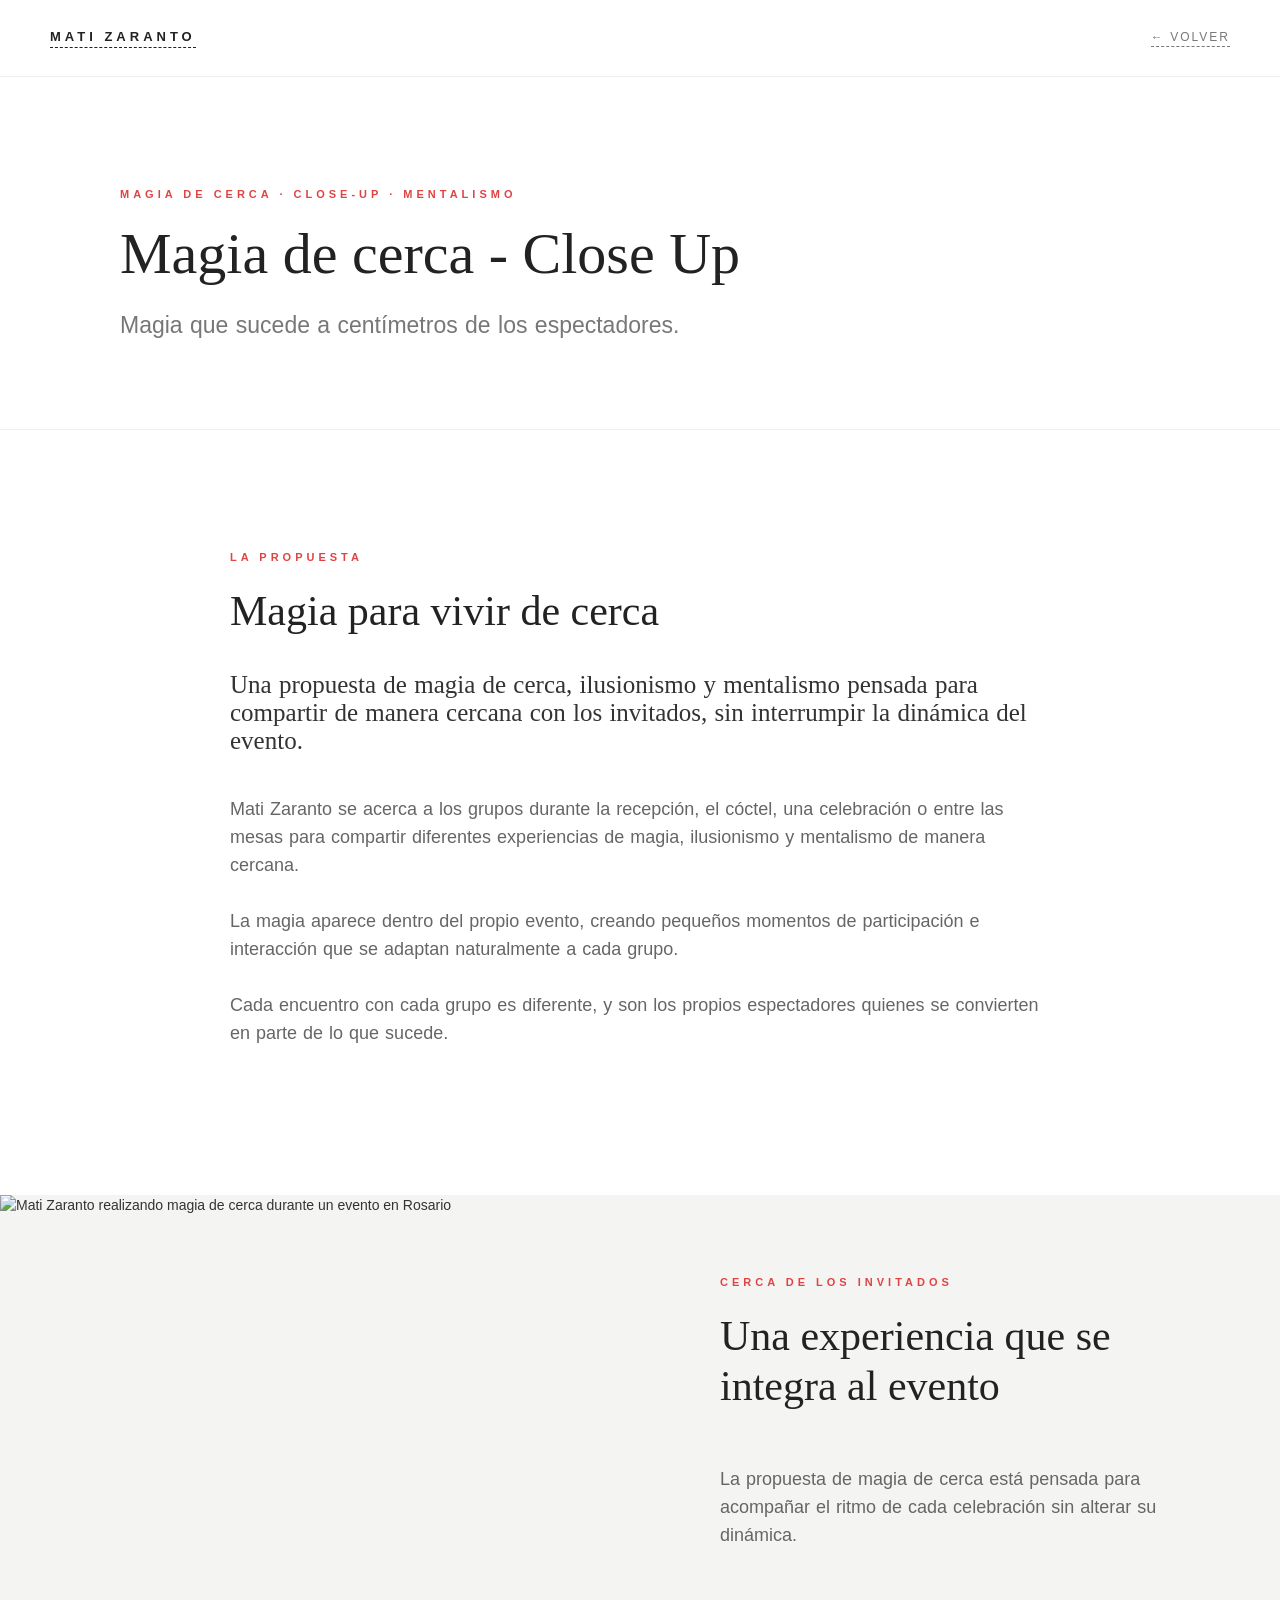
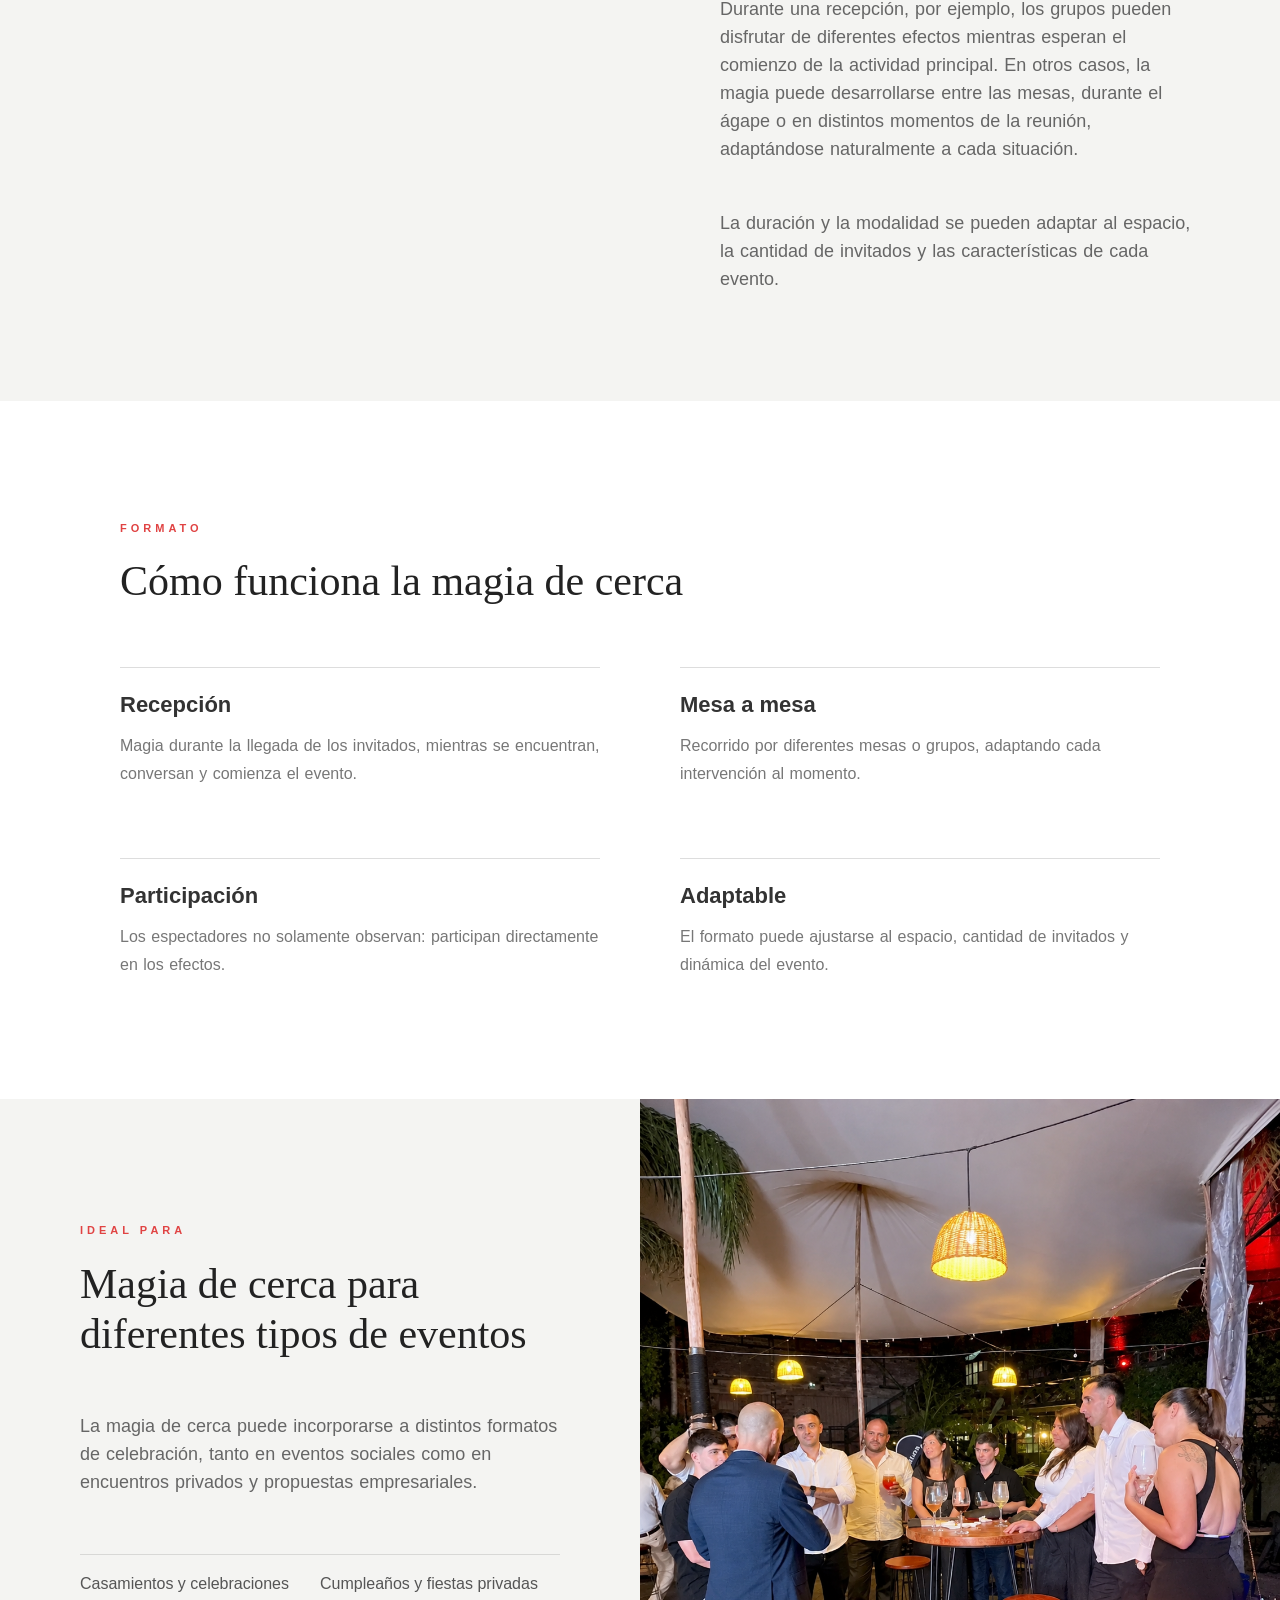
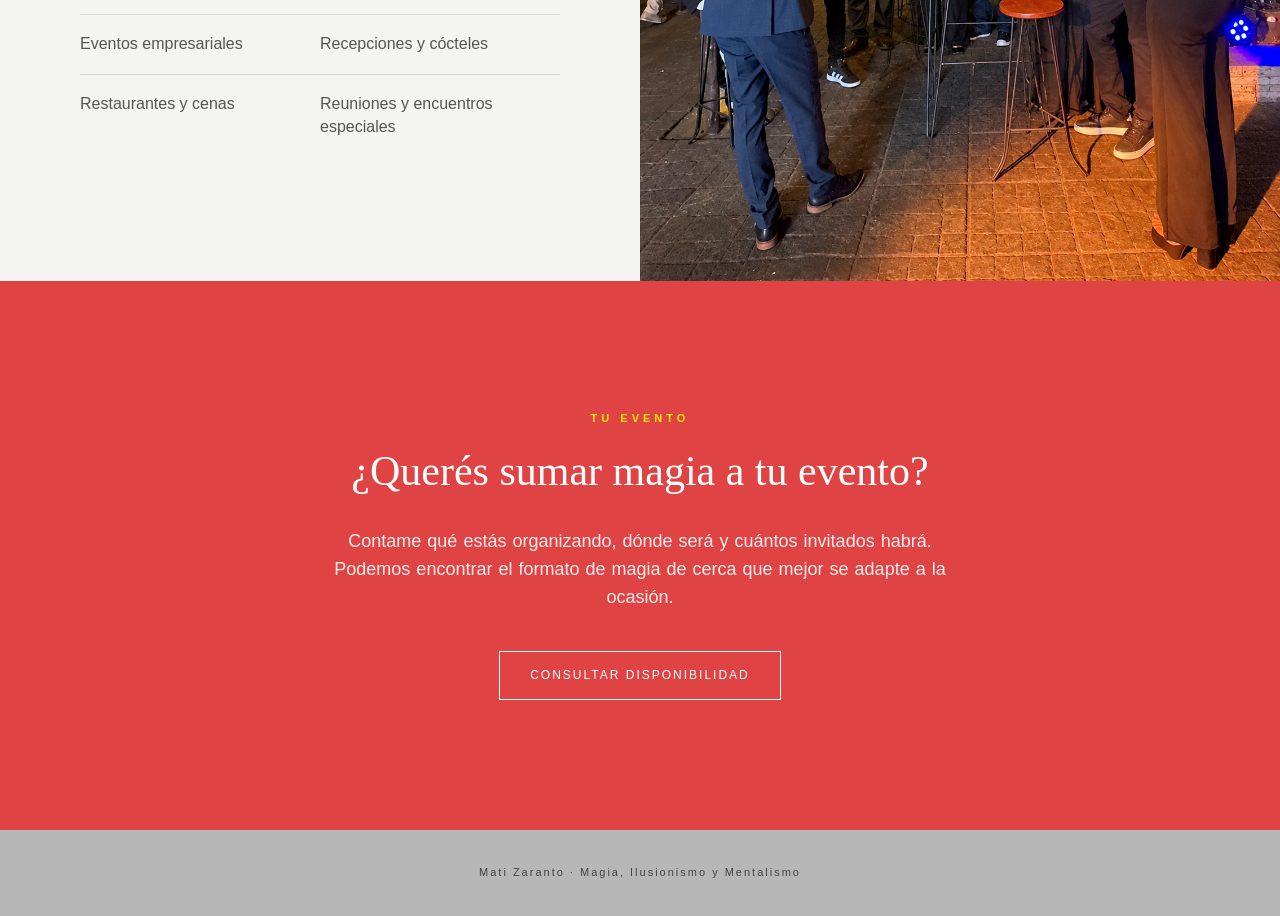
==== closeup.html @ 7129017f "agregue metricas para analytics" ====
<!DOCTYPE html>
<html lang="es">

<head>

    <meta charset="utf-8">

    <meta name="viewport" content="width=device-width, initial-scale=1">

    <title>Magia de Cerca y Close-Up en Rosario | Mati Zaranto</title>

    <meta name="description"
        content="Magia de cerca, close-up y mentalismo para eventos en Rosario y alrededores. Mati Zaranto presenta magia participativa y elegante que se integra naturalmente a cada evento.">

    <link rel="canonical" href="https://matizaranto.com.ar/closeup.html">

    <meta name="robots" content="index, follow">

    <link rel="stylesheet" href="https://cdnjs.cloudflare.com/ajax/libs/font-awesome/6.4.0/css/all.min.css">

    <link href="assets/bootstrap/css/bootstrap.min.css" rel="stylesheet">
    <link href="assets/font-awesome/css/font-awesome.min.css" rel="stylesheet">
    <link href="css/style.css" rel="stylesheet">
    <link href="css/animate.css" rel="stylesheet">

    <!-- Datos estructurados -->
    <script type="application/ld+json">
    {
        "@context": "https://schema.org",
        "@type": "Service",
        "name": "Magia de cerca y Close-Up",
        "description": "Servicio de magia de cerca, close-up, ilusionismo y mentalismo para eventos sociales, privados y empresariales en Rosario y alrededores.",
        "provider": {
            "@type": "Person",
            "name": "Mati Zaranto",
            "jobTitle": "Mago, Ilusionista y Mentalista",
            "url": "https://www.matizaranto.com/"
        },
        "areaServed": {
            "@type": "City",
            "name": "Rosario"
        },
        "serviceType": [
            "Magia de cerca",
            "Magia",
            "Close-Up",
            "Close Up",
            "Ilusionismo",
            "Mentalismo"
        ]
    }
    </script>

</head>

<!-- Google tag (gtag.js) -->
<script async src="https://www.googletagmanager.com/gtag/js?id=G-0EGZ3QR1SS"></script>
<script>
  window.dataLayer = window.dataLayer || [];
  function gtag(){dataLayer.push(arguments);}
  gtag('js', new Date());

  gtag('config', 'G-0EGZ3QR1SS');
</script>

<body>

    <!-- ==================================================
     HEADER
     ================================================== -->

    <header class="show-header">

        <a href="index.html" class="show-logo">
            MATI ZARANTO
        </a>

        <a href="index.html#shows" class="show-back">
            ← Volver
        </a>

    </header>


    <!-- ==================================================
     HERO
     ================================================== -->

    <section class="show-title">

        <div class="show-container">

            <span class="show-label">
                Magia de cerca · Close-Up · Mentalismo
            </span>

            <h1>
                Magia de cerca - Close Up
            </h1>

            <p>
                Magia que sucede a centímetros de los espectadores.
            </p>

        </div>

    </section>


    <!-- ==================================================
     INTRODUCCIÓN
     ================================================== -->

    <section class="show-intro">

        <div class="show-container">

            <div class="show-intro-text">

                <span class="show-label">
                    La propuesta
                </span>

                <h2>
                    Magia para vivir de cerca
                </h2>

                <p class="show-lead">
                    Una propuesta de magia de cerca, ilusionismo y mentalismo
                    pensada para compartir de manera cercana con los invitados,
                    sin interrumpir la dinámica del evento.
                </p>

                <p>
                    Mati Zaranto se acerca a los grupos durante la recepción,
                    el cóctel, una celebración o entre las mesas para compartir
                    diferentes experiencias de magia, ilusionismo y mentalismo
                    de manera cercana.
                </p>

                <p>
                    La magia aparece dentro del propio evento, creando pequeños
                    momentos de participación e interacción que se adaptan
                    naturalmente a cada grupo.
                </p>

                <p>
                    Cada encuentro con cada grupo es diferente, y son los
                    propios espectadores quienes se convierten en parte de
                    lo que sucede.
                </p>

            </div>

        </div>

    </section>


    <!-- ==================================================
     IMAGEN + TEXTO
     ================================================== -->

    <section class="show-feature">

        <div class="show-feature-image">

            <img
                src="img/portfolio/closeuphd.png"
                alt="Mati Zaranto realizando magia de cerca durante un evento en Rosario"
                loading="lazy">

        </div>

        <div class="show-feature-content">

            <span class="show-label">
                Cerca de los invitados
            </span>

            <h2>
                Una experiencia que se integra al evento
            </h2>

            <p>
                La propuesta de magia de cerca está pensada para acompañar
                el ritmo de cada celebración sin alterar su dinámica.
            </p>

            <p>
                Durante una recepción, por ejemplo, los grupos pueden disfrutar
                de diferentes efectos mientras esperan el comienzo de la
                actividad principal. En otros casos, la magia puede desarrollarse
                entre las mesas, durante el ágape o en distintos momentos de la
                reunión, adaptándose naturalmente a cada situación.
            </p>

            <p>
                La duración y la modalidad se pueden adaptar al espacio,
                la cantidad de invitados y las características de cada evento.
            </p>

        </div>

    </section>


    <!-- ==================================================
     CARACTERÍSTICAS
     ================================================== -->

    <section class="show-details">

        <div class="show-container">

            <span class="show-label">
                Formato
            </span>

            <h2>
                Cómo funciona la magia de cerca
            </h2>

            <div class="show-details-grid">

                <div>

                    <h3>
                        Recepción
                    </h3>

                    <p>
                        Magia durante la llegada de los invitados, mientras
                        se encuentran, conversan y comienza el evento.
                    </p>

                </div>


                <div>

                    <h3>
                        Mesa a mesa
                    </h3>

                    <p>
                        Recorrido por diferentes mesas o grupos,
                        adaptando cada intervención al momento.
                    </p>

                </div>


                <div>

                    <h3>
                        Participación
                    </h3>

                    <p>
                        Los espectadores no solamente observan:
                        participan directamente en los efectos.
                    </p>

                </div>


                <div>

                    <h3>
                        Adaptable
                    </h3>

                    <p>
                        El formato puede ajustarse al espacio,
                        cantidad de invitados y dinámica del evento.
                    </p>

                </div>

            </div>

        </div>

    </section>


    <!-- ==================================================
     IMAGEN + TEXTO
     ================================================== -->

    <section class="show-feature show-feature-reverse">

        <div class="show-feature-image">

            <img
                src="img/portfolio/magiadecerca.png"
                alt="Mati Zaranto haciendo magia de cerca y mentalismo para invitados"
                loading="lazy">

        </div>

        <div class="show-feature-content">

            <span class="show-label">
                Ideal para
            </span>

            <h2>
                Magia de cerca para diferentes tipos de eventos
            </h2>

            <p>
                La magia de cerca puede incorporarse a distintos formatos
                de celebración, tanto en eventos sociales como en encuentros
                privados y propuestas empresariales.
            </p>

            <ul>
                <li>Casamientos y celebraciones</li>
                <li>Cumpleaños y fiestas privadas</li>
                <li>Eventos empresariales</li>
                <li>Recepciones y cócteles</li>
                <li>Restaurantes y cenas</li>
                <li>Reuniones y encuentros especiales</li>
            </ul>

        </div>

    </section>


    <!-- ==================================================
     CTA
     ================================================== -->

    <section class="show-cta">

        <div class="show-container">

            <span class="show-label">
                Tu evento
            </span>

            <h2>
                ¿Querés sumar magia a tu evento?
            </h2>

            <p>
                Contame qué estás organizando, dónde será y cuántos invitados
                habrá. Podemos encontrar el formato de magia de cerca que mejor
                se adapte a la ocasión.
            </p>

            <a href="index.html#contacto" class="show-cta-button">
                Consultar disponibilidad
            </a>

        </div>

    </section>


    <!-- ==================================================
     FOOTER
     ================================================== -->

    <footer class="show-footer">

        Mati Zaranto · Magia, Ilusionismo y Mentalismo

    </footer>


</body>

</html>
---- css/style.css ----
/*========================================================================*/



/* ///////////////////////////////////////////////////////////////////// 
// 03 - Preloader
/////////////////////////////////////////////////////////////////////*/



/* ==========================================================================
	whatsapp flotante
========================================================================== */
.whatsapp-float {
	position: fixed;
	width: 60px;
	height: 60px;
	bottom: 40px;
	right: 40px;
	background-color: #25d366;
	color: #fff;
	border-radius: 50px;
	text-align: center;
	font-size: 30px;
	box-shadow: 2px 2px 3px #999;
	z-index: 100;
	display: flex;
	align-items: center;
	justify-content: center;
	transition: background-color 0.3s ease;
}

.whatsapp-float:hover {
	background-color: #128c7e;
}

.whatsapp-icon {
	margin: 0;
}

/* ==========================================================================
end	whatsapp flotante
========================================================================== */
/* ==========================================================================
	Global Styles
========================================================================== */
a {
	color: #E04343;
	-webkit-transition: all 0.5s;
	-moz-transition: all 0.5s;
	-o-transition: all 0.5s;
	transition: all 0.5s;
	border-bottom: 1px dashed;
	outline: none !important;
}

a:hover,
a:focus,
a:active {
	color: #0D0D0D;
	text-decoration: none;
	outline: none !important;
}

p {
	color: #8c9398;
	word-spacing: 1px;
	line-height: 25px;
	font-size: 14px;
}

/* ==========================================================================HTML5 display definitions========================================================================== */
article,
aside,
details,
figcaption,
figure,
footer,
header,
hgroup,
nav,
section,
summary {
	display: block;
}

audio,
canvas,
video {
	display: inline-block;
	*display: inline;
	*zoom: 1;
}

* Remove excess height in iOS 5 devices. */ audio:not([controls]) {
	display: none;
	height: 0;
}

[hidden] {
	display: none;
}

/* ==========================================================================Base========================================================================== */
html {
	font-size: 100%;
	-webkit-text-size-adjust: 100%;
	-ms-text-size-adjust: 100%;
}

html,
html a {
	-webkit-font-smoothing: antialiased;
	text-shadow: 1px 1px 1px rgba(0, 0, 0, 0.004);
}

html,
button,
input,
select,
textarea {
	font-family: 'Varela Round', sans-serif;
}

body {
	margin: 0;
	font-family: 'Open Sans', sans-serif;
}

/* ==========================================================================Links========================================================================== */
a:focus {
	outline: thin dotted;
}

a:active,
a:hover {
	outline: 0;
}

/* ==========================================================================Typography========================================================================== */
@import url(http://fonts.googleapis.com/css?family=Open+Sans:300,400);

h1 {
	font-size: 2em;
	margin: 0.67em 0;
	color: #353535;
}

h2 {
	font-size: 1.5em;
	margin: 0.83em 0;
}

h3 {
	font-size: 1.17em;
	margin: 1em 0;
}

h4 {
	font-size: 1em;
	margin: 1.33em 0;
}

h5 {
	font-size: 0.83em;
	margin: 1.67em 0;
}

h6 {
	font-size: 12px;
	margin: 2.33em 0;
}

abbr[title] {
	border-bottom: 1px dotted;
}

b,
strong {
	font-weight: bold;
}

blockquote {
	margin: 0em 55px;
	border-left: 4px solid #CCCCCC;
}

dfn {
	font-style: italic;
}

mark {
	background: #ff0;
	color: #000;
}

p,
pre {
	margin: 1em 0;
}

code,
kbd,
pre,
samp {
	font-family: monospace, serif;
	_font-family: 'courier new', monospace;
	font-size: 1em;
}

pre {
	white-space: pre;
	white-space: pre-wrap;
	word-wrap: break-word;
}

q {
	quotes: none;
}

q:before,
q:after {
	content: '';
	content: none;
}

small {
	font-size: 75%;
}

sub,
sup {
	font-size: 75%;
	line-height: 0;
	position: relative;
	vertical-align: baseline;
}

sup {
	top: -0.5em;
}

sub {
	bottom: -0.25em;
}

p {
	font-size: 14px;
	font-weight: 100;
	line-height: 28px !important;
}

/* ==========================================================================Lists========================================================================== */
dl,
menu,
ol,
ul {
	margin: 1em 0;
}

dd {
	margin: 0 0 0 40px;
}

menu,
ol,
ul {
	padding: 0 0 0 40px;
}

nav ul,
nav ol {
	list-style: none;
	list-style-image: none;
}

/* ==========================================================================Embedded content========================================================================== */
img {
	border: 0;
	-ms-interpolation-mode: bicubic;
}

svg:not(:root) {
	overflow: hidden;
}

/* ==========================================================================Figures========================================================================== */
figure {
	margin: 0;
}

/* ==========================================================================Forms========================================================================== */
form {
	margin: 0;
}

fieldset {
	border: 1px solid #c0c0c0;
	margin: 0 2px;
	padding: 0.35em 0.625em 0.75em;
}

legend {
	border: 0;
	padding: 0;
	white-space: normal;
	*margin-left: -7px;
}

button,
input,
select,
textarea {
	font-size: 100%;
	/margin: 0;
	vertical-align: baseline;
	*vertical-align: middle;
}

button,
input {
	line-height: normal;
}

button,
html input[type="button"],
input[type="reset"],
input[type="submit"] {
	-webkit-appearance: button;
	cursor: pointer;
	*overflow: visible;
}

button[disabled],
input[disabled] {
	cursor: default;
}

input[type="checkbox"],
input[type="radio"] {
	box-sizing: border-box;
	padding: 0;
	*height: 13px;
	*width: 13px;
}

input[type="search"] {
	-webkit-appearance: textfield;
	-moz-box-sizing: content-box;
	-webkit-box-sizing: content-box;
	box-sizing: content-box;
}

input[type="search"]::-webkit-search-cancel-button,
input[type="search"]::-webkit-search-decoration {
	-webkit-appearance: none;
}

button::-moz-focus-inner,
input::-moz-focus-inner {
	border: 0;
	padding: 0;
}

textarea {
	overflow: auto;
	vertical-align: top;
}

/* ==========================================================================Tables========================================================================== */
table {
	border-collapse: collapse;
	border-spacing: 0;
}

/* ==========================================================================Section Styles========================================================================== */
.section-padding {
	padding: 90px 0 100px
}

.dark-bg {
	background: #f3f5f8;
}

.light-bg {
	background-color: #fff;
}

.dark-box {
	background: #F3F5F8;
	-webkit-box-shadow: 0px 3px 0px 0px #E04343;
	-moz-box-shadow: 0px 3px 0px 0px #E04343;
	box-shadow: 0px 3px 0px 0px #E04343;
	padding: 20px 0;
}

.dark-box:hover,
.dark-box:focus {
	-webkit-box-shadow: 0px 3px 0px 0px #FFE801;
	-moz-box-shadow: 0px 3px 0px 0px #FFE801;
	box-shadow: 0px 3px 0px 0px #FFE801;
}

.box-hover {
	transition: all 500ms ease-in-out;
	-webkit-transition: all 500ms ease-in-out;
	-moz-transition: all 500ms ease-in-out;
	-o-transition: all 500ms ease-in-out;
}

.box-hover:hover,
.box-hover:focus {
	transform: translate(0, -15px);
	-webkit-transform: translate(0, -15px);
	-ms-transform: translate(0, -15px);
}

.wrapper {
	height: 650px;
}

.nopadding {
	padding: 0;
}

.inner {
	padding-top: 138px;
}

/* ==========================================================================Navigation========================================================================== */
.menu-wrap a {
	color: #555d7c;
	outline: none !important;
}

.menu-wrap a:hover,
.menu-wrap a:focus {
	color: #E04343;
}

.content-wrap {
	overflow-y: scroll;
	-webkit-overflow-scrolling: touch;
	-webkit-transition: -webkit-transform 0.4s;
	transition: transform 0.4s;
	-webkit-transition-timing-function: cubic-bezier(0.7, 0, 0.3, 1);
	transition-timing-function: cubic-bezier(0.7, 0, 0.3, 1);
}

.content {
	position: relative;
	background: #b4bad2;
	padding-bottom: 12em;
}

/* Common styles for menu button and menu-wrap */
.menu-button,
.menu-wrap {
	position: fixed;
	width: 2.5em;
	height: 2.25em;
	font-size: 1.5em;
	-webkit-transform: translate3d(1.5em, 1.5em, 0);
	transform: translate3d(1.5em, 1.5em, 0);
}

/* Menu Button */
.menu-button {
	z-index: 1000;
	margin: 0;
	padding: 0;
	border: none;
	text-indent: 2.5em;
	color: transparent;
	background: transparent;
}

.menu-button::before {
	position: absolute;
	top: 0.5em;
	right: 0.5em;
	bottom: 0.5em;
	left: 0.5em;
	background: linear-gradient(#E04343 20%, rgba(0, 0, 0, 0) 20%, rgba(0, 0, 0, 0) 40%, #E04343 40%, #E04343 60%, rgba(0, 0, 0, 0) 60%, rgba(0, 0, 0, 0) 80%, #E04343 80%);
	content: '';
}

.menu-button:hover {
	opacity: 0.6;
}

/* Menu */
.menu-wrap {
	z-index: 999;
	background: rgba(255, 255, 255, 1);
	-webkit-transition: width 0.4s, height 0.4s, -webkit-transform 0.4s;
	transition: width 0.4s, height 0.4s, transform 0.4s;
	-webkit-transition-timing-function: cubic-bezier(0.7, 0, 0.3, 1);
	transition-timing-function: cubic-bezier(0.7, 0, 0.3, 1);
}

.menu {
	height: 100%;
	overflow: hidden;
	font-size: 0.75em;
}

.icon-list {
	float: right;
	padding: 2.5em 2em 0 6em;
}

.icon-list a {
	opacity: 0;
	display: inline-block;
	padding: 0 0.2em;
	margin: 0 15px;
	text-align: center;
	font-size: 1.2em;
	color: #353535;
}

.icon-list a span {
	display: block;
	text-transform: uppercase;
	letter-spacing: 1px;
	font-size: 0.5em;
	font-weight: 700;
	padding-top: 0.5em;
}

/* Shown menu */
.show-menu .content-wrap {
	-webkit-transition-delay: 0s;
	transition-delay: 0s;
	-webkit-transform: translate3d(0, 125px, 0);
	transform: translate3d(0, 125px, 0);
}

.show-menu .menu-wrap {
	width: 100%;
	height: 125px;
	-webkit-transform: translate3d(0, 0, 0);
	transform: translate3d(0, 0, 0);
	-webkit-transition-delay: 0s;
	transition-delay: 0s;
	border-bottom: 1px solid #E04343;
}

.show-menu .icon-list a {
	opacity: 1;
	-webkit-transition: opacity 0.4s 0.4s;
	transition: opacity 0.4s 0.4s;
}

.show-menu .icon-list a:nth-child(2) {
	-webkit-transition-delay: 0.42s;
	transition-delay: 0.42s;
}

.show-menu .icon-list a:nth-child(3) {
	-webkit-transition-delay: 0.44s;
	transition-delay: 0.44s;
}

.show-menu .icon-list a:nth-child(4) {
	-webkit-transition-delay: 0.46s;
	transition-delay: 0.46s;
}

.show-menu .icon-list a:nth-child(5) {
	-webkit-transition-delay: 0.48s;
	transition-delay: 0.48s;
}

.show-menu .icon-list a:nth-child(6) {
	-webkit-transition-delay: 0.5s;
	transition-delay: 0.5s;
}

/* ==========================================================================Hero========================================================================== */
.hero {
	background: url('../img/DSC_0183_3.png') right bottom no-repeat;
	background-size: contain;
	background-position: 85% bottom;
	padding: 110px 0 100px 0;
	height: auto;
	background-color: #FBFBFB;
}

.hero h1 {
	font-size: 120px;
	letter-spacing: -8px;
	margin: 0;
	font-weight: 600;
	line-height: 95px;
	text-transform: uppercase;
}

.hero h1 span {
	color: #a1a9b0;
	/* display:inline-block; */
}

.hero h3 {
	font-size: 20px;
	margin: 0;
	padding: 0;
	opacity: 0.5;
	color: #E04343;
	letter-spacing: 18px;
	line-height: 50px;
	text-transform: uppercase;
}

.hero p {
	letter-spacing: 1px;
	color: #fff;
	font-size: 15px;
}

/* Boucing Arrow Animation */
@keyframes arrowbounce {
	from {
		-webkit-transform: translateY(0);
		-moz-transform: translateY(0);
		transform: translateY(0);
	}

	to {
		-webkit-transform: translateY(-20px);
		-moz-transform: translateY(-20px);
		transform: translateY(-20px);
	}
}

@-moz-keyframes arrowbounce {

	/* Firefox */
	from {
		-webkit-transform: translateY(0);
		-moz-transform: translateY(0);
		transform: translateY(0);
	}

	to {
		-webkit-transform: translateY(-20px);
		-moz-transform: translateY(-20px);
		transform: translateY(-20px);
	}
}

@-webkit-keyframes arrowbounce {

	/* Safari and Chrome */
	from {
		-webkit-transform: translateY(0);
		-moz-transform: translateY(0);
		transform: translateY(0);
	}

	to {
		-webkit-transform: translateY(-20px);
		-moz-transform: translateY(-20px);
		transform: translateY(-20px);
	}
}

@-o-keyframes arrowbounce {

	/* Opera */
	from {
		-webkit-transform: translateY(0);
		-moz-transform: translateY(0);
		transform: translateY(0);
	}

	to {
		-webkit-transform: translateY(-20px);
		-moz-transform: translateY(-20px);
		transform: translateY(-20px);
	}
}

.scrollto {
	padding: 150px 0px 0px 0px;
	display: block;
	color: #FFF;
	text-decoration: none;
	width: 200px;
	margin: 0 auto;
	border-bottom: none;
}

.scrollto--arrow {
	padding: 10px;
}

.scrollto--arrow img {
	animation: arrowbounce 1s alternate infinite;
	-moz-animation: arrowbounce 1s alternate infinite;
	/* Firefox */
	-webkit-animation: arrowbounce 1s alternate infinite;
	/* Safari and Chrome */
	-o-animation: arrowbounce 1s alternate infinite;
	/* Opera */
}

/* ==========================================================================Intro========================================================================== */
.intro p {
	margin: 50px 0 0;
}

.swag h1.arrow,
.swag h2.arrow,
.swag h3.arrow,
.swag h4.arrow,
.contact-wrap h1.arrow,
.contact-wrap h2.arrow,
.contact-wrap h3.arrow,
.contact-wrap h4.arrow {
	font-size: 25px !important;
	line-height: 1.2 !important;
	text-transform: uppercase !important;
	color: #353535 !important;
	letter-spacing: 4px !important;
	background: url('../img/h1-bg.png') no-repeat center bottom !important;
	padding-bottom: 30px !important;
	font-weight: bold !important;
	margin-top: 0 !important;
	margin-bottom: 20px !important;
	text-align: center !important;
}

.swag h1.arrow span,
.swag h2.arrow span,
.swag h3.arrow span,
.swag h4.arrow span,
.contact-wrap h1.arrow span,
.contact-wrap h2.arrow span,
.contact-wrap h3.arrow span,
.contact-wrap h4.arrow span {
	color: #E04343 !important;
	font-size: inherit !important;
	font-weight: inherit !important;
}

@media screen and (max-width: 767px) {

	.swag h1.arrow,
	.swag h2.arrow,
	.swag h3.arrow,
	.swag h4.arrow,
	.contact-wrap h1.arrow,
	.contact-wrap h2.arrow,
	.contact-wrap h3.arrow,
	.contact-wrap h4.arrow {
		font-size: 14px !important;
		letter-spacing: 2px !important;
		padding-bottom: 20px !important;
	}

}

.color-bg h3 {
	color: #fff !important;
	font-size: 20px !important;
}

/* ==========================================================================About========================================================================== */
.about-image {
	height: 400px;
	-webkit-background-size: cover;
	-moz-background-size: cover;
	-o-background-size: cover;
	background-size: cover;
}

.color-bg {
	background: #E04343;
}

.color-bg a {
	color: #FFE800;
}

.color-bg h6,
.color-bg p {
	color: white;
}

.color-bg h6::after {
	border-color: #fff;
}

.color-bg .weight-outline-btn {
	color: white;
	border-color: white;
}

.color-bg .weight-outline-btn:hover {
	background: #FFF;
	color: #E04343;
	border-color: rgba(0, 0, 0, 0);
}

.about-text {
	padding: 20px 50px 25px 50px;
}

.about-text h1 {
	text-transform: uppercase;
	font-size: 24px;
	color: #8C8C8C;
}

.color-bg h1.arrow span,
.color-bg h2.arrow span,
.color-bg h3.arrow span,
.color-bg h4.arrow span {
	color: #FFE800;
}

.color-bg h1.arrow,
.color-bg h2.arrow,
.color-bg h3.arrow,
.color-bg h4.arrow {
	color: #FFF;
}

/* ==========================================================================Services========================================================================== */
.services {
	margin-top: 80px;
	margin-bottom: 40px;
}

.services .icon {
	position: relative;
	width: 175px;
	height: 175px;
	margin: 0 auto;
	text-align: center;
	line-height: 180px;
	font-size: 56px;
	color: #fff;
	border-radius: 50%;
	box-shadow: 0 0 0 0 rgba(0, 0, 0, 0.0);
	margin-bottom: 40px;
	-webkit-transition: all .3s ease-out;
	transition: all .3s ease-out;
	border: 1px solid #E04343;
	color: #E04343;
}

.services .item:hover .icon {
	background: #E04343;
	border: 1px solid #E04343;
}

.services .item [class*=fa] {
	-webkit-transition: all .3s ease-out;
	transition: all .3s ease-out;
}

.services .item:hover [class*=fa] {
	-webkit-transform: scale(1.2);
	transform: scale(1.2);
	-webkit-transition: all .3s ease-out;
	transition: all .3s ease-out;
	color: #fff;
}

.features-wrapper {
	margin: 70px 0 0;
}

i.respons {
	position: relative;
	width: 35px;
	height: 35px;
	margin: 0 auto;
	line-height: 35px;
	text-align: center;
	font-size: 15px;
	color: #fff;
	border-radius: 50%;
	-webkit-transition: all .3s ease-out;
	transition: all .3s ease-out;
	border: 1px solid #CCCCCC;
	color: #CCCCCC;
}

/* ==========================================================================iPhone Section========================================================================== */
.iphone {
	width: 50%;
	background: #f3f5f8;
	float: left;
	height: 100%;
	box-shadow: inset -15px -11px 40px -6px rgba(0, 0, 0, 0.1);
	-moz-box-shadow: inset -15px -11px 40px -6px rgba(0, 0, 0, 0.1);
	-webkit-box-shadow: inset -15px -11px 40px -6px rgba(0, 0, 0, 0.1);
	z-index: 1;
}

.fluid-white {
	width: 50%;
	background: #fff;
	float: right;
	height: 100%;
	z-index: 2;
}

.responsive-services {
	position: relative;
}

/* ==========================================================================Portfolio========================================================================== */
.swag {
	padding: 75px 0;
}

.swag h1 {
	text-transform: uppercase;
	letter-spacing: 5px;
}

.swag h1 span {
	display: block;
	font-size: 25px;
	margin-top: 20px;
}

.down-arrow-btn {
	width: auto;
	height: 40px;
	background: rgba(0, 0, 0, 0.6);
	display: inline-block;
	margin: 15px 5px 15px 5px;
	color: #fff;
	font-size: 16px;
	line-height: 40px;
	padding: 0px 10px;
	text-align: center;
}

.down-arrow-btn:hover,
.down-arrow-btn:focus {
	color: #fff;
	background: rgba(0, 0, 0, 1);
}

.portfolio img {
	height: 300px;
	width: 100%;
}

img.grayscale {
	filter: url("data:image/svg+xml;utf8,<svg xmlns=\'http://www.w3.org/2000/svg\'><filter id=\'grayscale\'><feColorMatrix type=\'matrix\' values=\'0.3333 0.3333 0.3333 0 0 0.3333 0.3333 0.3333 0 0 0.3333 0.3333 0.3333 0 0 0 0 0 1 0\'/></filter></svg>#grayscale");
	/* Firefox 3.5+,IE10 */
	filter: gray;
	/* IE6-9 */
	-webkit-filter: grayscale(100%);
	/* Chrome 19+& Safari 6+*/
	-webkit-transition: all .6s ease;
	/* Fade to color for Chrome and Safari */
	-webkit-backface-visibility: hidden;
	/* Fix for transition flickering */
}

img.grayscale:hover {
	filter: none;
	-webkit-filter: grayscale(0%);
}

.row-offset-0 {
	margin-left: 0;
	margin-right: 0;
}

.row-offset-0>* {
	padding-left: 0;
	padding-right: 0;
}

.effects {
	padding-left: 15px;
}

.effects .img {
	position: relative;
	position: relative;
	z-index: 1;
	overflow: hidden;
}

.effects .img:nth-child(n) {
	margin-right: 5px;
}

.effects .img:first-child {
	margin-left: -15px;
}

.effects .img:last-child {
	margin-right: 0;
}

.effects .img img {
	display: block;
	margin: 0;
	padding: 0;
	height: auto;
}

.overlay {
	display: block;
	position: absolute;
	z-index: 20;
	filter: none !important;
	-webkit-filter: grayscale(0%);
	overflow: hidden;
	transition: all 0.5s;
	-webkit-transition: all 0.5s;
	-moz-transition: all 0.5s;
	-o-transition: all 0.5s;
}

.overlay-effect .img i {
	font-size: 30px;
}

.overlay-effect .overlay {
	bottom: 0;
	left: 0;
	right: 0;
	width: 100%;
	height: 100%;
	opacity: 0;
}

.overlay-effect .overlay a.expand {
	left: 0;
	right: 0;
	bottom: 47%;
	margin: 0 auto -30px auto;
}

.overlay-effect .img.hover .overlay {
	height: 100%;
	opacity: 1;
}

.img img {
	width: -webkit-calc(100%+40px) !important;
	width: calc(100%+40px) !important;
	-webkit-transition: opacity 0.35s, -webkit-transform 0.35s;
	transition: opacity 0.35s, transform 0.35s;
	-moz-transition: opacity 0.35s, -moz-transform 0.35s;
	-o-transition: opacity 0.35s, -o-transform 0.35s;
	-webkit-transform: translate3d(-40px, 0, 0);
	transform: translate3d(-40px, 0, 0);
	-ms-transform: translate3d(-40px, 0, 0);
}

.img:hover img {
	-webkit-transform: translate3d(0, 0, 0);
	transform: translate3d(0, 0, 0);
	-ms-transform: translate3d(-40px, 0, 0);
}

.hype {
	position: absolute;
	left: 0;
	right: 0;
	margin-left: auto;
	margin-right: auto;
	top: 50px;
}

/* ==========================================================================Subscribe========================================================================== */
.subscribe {
	padding-top: 75px;
}

.subscribe h1 {
	color: #FFFFFF;
	margin-bottom: 40px;
}

.subscribe h1 span {
	display: block;
	font-size: 15px;
	text-transform: uppercase;
	font-weight: bold;
	margin-top: 20px;
	letter-spacing: 1px;
}

.subscribe input[type=text] {
	background-color: rgba(255, 255, 255, 0.1);
	border: solid 1px #FFE800;
	padding: 20px;
	width: 30%;
	color: #808080;
}

.subscribe input[type=text]:focus {
	outline: none;
}

.subscribe input[type=submit] {
	background: #FFE800;
	border: solid 1px #FFE800;
	padding: 20px;
	color: #E04343;
	text-transform: uppercase;
	letter-spacing: 1px;
	transition: all 0.5s ease;
	-moz-transition: all 0.5s ease;
	-webkit-transition: all 0.5s ease;
	-o-transition: all 0.5s ease;
}

.subscribe input[type=submit]:hover {
	background: rgba(255, 232, 0, 0.9);
	border: solid 1px #FFE800;
	color: #E04343;
}

/* ==========================================================================CTA========================================================================== */
.spacer-cta {
	background-color: #E04343;
	padding: 70px 0;
}

.outline-btn {
	display: inline-block;
	padding: 25px 40px;
	color: #FFE801;
	border: solid 1px #FFE801;
	text-transform: uppercase;
	font-weight: bold;
	letter-spacing: 1px;
}

.outline-btn:hover,
.outline-btn:focus {
	color: #E04343;
	border: solid 1px #E04343;
	background: #FFE801;
}

.weight-outline-btn {
	display: inline-block;
	padding: 20px 30px;
	color: #8C8C8C;
	border: solid 1px #8C8C8C;
	text-transform: uppercase;
	font-weight: bold;
	letter-spacing: 1px;
}

.weight-outline-btn:hover,
.outline-btn:focus {
	color: #424242;
	border: solid 1px #424242;
}

/* ==========================================================================Team========================================================================== */
.team img {
	margin-bottom: 20px;
}

ul.social-buttons {
	list-style: none;
	margin: 0;
	padding: 0;
}

ul.social-buttons li {
	display: inline-block;
	margin-right: 10px;
}

ul.social-buttons li:last-child {
	margin-right: 0;
}

.social-btn {
	width: 40px;
	height: 40px;
	background: #E04343;
	display: inline-block;
	color: #fff;
	font-size: 17px;
	line-height: 40px;
	text-align: center;
}

.social-btn:hover,
.social-btn:focus {
	background: rgba(255, 232, 0, 1);
	color: #E04343;
}

.social {
	margin-top: 25px
}

/* ==========================================================================Contact========================================================================== */
.up-btn {
	width: 55px;
	height: 55px;
	background: rgba(255, 232, 1, 0.9);
	display: block;
	margin: 0 auto;
	color: #E04343;
	font-size: 18px;
	line-height: 52px;
	text-align: center;
	position: absolute;
	top: -26px;
	left: 0;
	right: 0;
	margin-left: auto;
	margin-right: auto;
}

.up-btn:hover,
up-btn:focus {
	color: black;
	background: #FFE800;
}

.contact-details {
	margin: 70px 0;
}

.contact-details h2 span {
	display: block;
	color: #545454;
	text-transform: uppercase;
	letter-spacing: 1px;
	font-size: 14px;
	margin-top: 15px;
}

.contact-wrap {
	position: relative;
}

#googlemaps {
	width: 100%;
	height: 300px;
	left: 15px;
	bottom: 25px;
}

.contact {
	margin-top: -20px !important;
}

.contact label {
	float: left;
}

.contact .form-control {
	margin-bottom: 20px;
	border: 1px solid #cbcbcb;
	height: 45px;
}

.contact textarea.form-control {
	height: 310px;
}

/* Inputs styles */
.contact .form-control {
	border-radius: 0 !important;
	;
	-webkit-box-shadow: none;
	box-shadow: none;
}

.contact .form-control:focus {
	-webkit-box-shadow: none;
	box-shadow: none;
	border: 1px solid #B0B0B0;
}

.btn-send {
	background: #E04343;
	color: white;
	transition: all 0.4s;
	border-radius: 0;
	float: right;
}

.btn-send:hover {
	background: #FFE800;
	color: #E04343
}

button,
button:focus,
button:hover,
button:active {
	outline: none !important;
}

/* ==========================================================================Footer========================================================================== */
footer a {
	color: #a1a9b0;
}

footer {
	background-color: #f3f5f8;
	padding: 40px 0 30px;
}

footer p {
	color: #808080;
}

/* ==========================================================================FlexSlider Custom CSS========================================================================== */
#servicesSlider {
	margin-top: 70px;
}

ul.slides li {
	margin-bottom: 20px;
}

.features-slider {
	position: relative;
	padding: 11% 100px 10% 100px;
	height: 400px;
	background-color: #3F6184;
}

.features-slider ul {
	margin: 0;
	padding: 0;
	list-style: none;
}

.features-slider ul li {
	width: 100%;
}

.features-slider li h1 {
	margin-bottom: 15px;
	color: #fff;
	font-weight: 400;
	font-size: 22px;
}

.features-slider li p {
	color: #fff;
	font-size: 14px;
}

#clientSlider .flex-control-nav {
	text-align: left;
}

#clientSlider .flex-control-nav li:first-child {
	margin: 0px 4px 0px 0px;
}

#clientSlider small {
	font-size: 12px;
	font-weight: bold;
}

.flex-control-paging li a.flex-active {
	background: #E04343;
	border-color: #E04343;
}

.color-bg .flex-control-paging li a {
	background: white;
	border-color: white;
}

.color-bg .flex-control-paging li a.flex-active {
	background: #FFE800;
	border-color: #FFE800;
}

/* ==========================================================================Waypoints========================================================================== */
.wp1,
.wp2,
.wp3,
.wp4,
.wp5,
.wp6 {
	visibility: hidden;
}

.bounceInLeft,
.bounceInRight,
.fadeInUp,
.fadeInUpDelay,
.fadeInDown,
.fadeInUpD,
.fadeInLeft,
.fadeInRight {
	visibility: visible;
}

.delay-05s {
	animation-delay: 0.5s;
	-webkit-animation-delay: 0.5s;
}

.delay-1s {
	animation-delay: 1s;
	-webkit-animation-delay: 1s;
}

.wp3 {
	background: url('../img/iphone-bg.png') no-repeat center center;
	background-position: 200px 10px;
	height: 100%;
}

/* ==========================================================================Responsive========================================================================== */
/* 320px (iPhone) */
@media screen and (max-width:414px) {
	.scrollto {
		padding: 95px 0px 0px 0px;
	}

	.hero h1 {
		font-size: 100px;
		line-height: 80px;
		margin-top: 65px;
	}
}

/* 480px (WVGA - Low End Windows Phone) */
@media screen and (max-width:480px) {
	.wrapper {
		background: #f3f5f8;
		height: 640px;
	}

	.iphone {
		display: none;
	}

	.fluid-white {
		display: none;
	}

	.wp2,
	.wp4,
	.wp5,
	.light-box {
		margin-bottom: 30px;
	}
}

/* xGA iPad */
@media screen and (max-width:1024px) {
	.wp3 {
		background-position: 50px 0;
	}

	.swag {
		background-attachment: scroll;
	}

	.subscribe {
		background-attachment: scroll;
	}
}

/* 1200px (Small Desktop,Netbook) */
@media screen and (max-width:1280px) {
	.wp3 {
		background-position: 50px 0;
	}
}

/* Bootstrap 990px Breakpoint to 480px */
@media screen and (min-width:480px) and (max-width:991px) {
	.iphone {
		display: none;
	}

	.fluid-white {
		display: none;
	}

	.wrapper {
		background: #f3f5f8;
		height: 540px;
	}

	.wp2,
	.wp4,
	.wp5,
	.light-box {
		margin-bottom: 30px;
	}
}

@media screen and (max-width:50em) {
	.icon-list a {
		padding: 0.5em 0em;
		margin: 0 5px;
		font-size: 1em;
	}
}







/** Responsive fixes **/
@media screen and (max-width:767px) {
	.inner {
		padding-top: 10px;
		text-align: center;
	}

	.hero h3 {
		letter-spacing: 10px;
	}


	.hero {
		padding-bottom: 0;
	}

	.subscribe input[type=text] {
		width: 50%;
		margin-bottom: 30px;
	}

	.btn-send {
		float: none;

		margin-bottom: 80px;
	}

	.effects .img {
		margin-bottom: 15px;
	}

	.show-menu .icon-list a {
		display: block;
		width: 100%;
		float: left;
		margin-bottom: 10px;
	}

	.show-menu .menu-wrap {
		height: 100%;
	}
}


@media screen and (max-width:991px) {
	.hero {
		padding: 0px;
	}

	.subscribe {
		padding-bottom: 40px;
	}
}

/* ==========================================================
   RESPONSIVE - MATI ZARANTO
   ========================================================== */

@media screen and (max-width: 767px) {

	/* ---------- GENERAL ---------- */

	html,
	body {
		width: 100%;
		overflow-x: hidden;
	}

	img {
		max-width: 100%;
		height: auto;
	}

	.section-padding {
		padding: 60px 20px 70px;
	}


	/* ---------- HERO ---------- */

	.hero {
		padding: 80px 20px 40px;
		background-size: contain;
		background-position: center bottom;
	}

	.hero h1 {
		font-size: 56px;
		line-height: 55px;
		letter-spacing: -3px;
		margin-top: 30px;
	}

	.hero h3 {
		font-size: 13px;
		line-height: 25px;
		letter-spacing: 5px;
	}

	.hero p {
		font-size: 14px;
		line-height: 24px;
	}


	/* ---------- TITULOS ---------- */

	h1 {
		font-size: 32px;
		line-height: 1.2;
	}

	h1.arrow,
	h2.arrow,
	h3.arrow,
	h4.arrow {
		font-size: 14px;
		letter-spacing: 2px;
		padding-bottom: 20px;
	}



	/* ---------- TEXTOS ---------- */

	p {
		font-size: 15px;
		line-height: 26px !important;
	}


	/* ---------- ABOUT ---------- */

	.about-text {
		padding: 30px 25px;
	}

	.about-image {
		height: 280px;
	}


	/* ---------- SERVICES ---------- */

	.services {
		margin-top: 40px;
		margin-bottom: 20px;
	}

	.services .icon {
		width: 130px;
		height: 130px;
		line-height: 130px;
		font-size: 42px;
		margin-bottom: 25px;
	}

	.features-wrapper {
		margin-top: 40px;
	}


	/* ---------- PORTFOLIO ---------- */

	.swag {
		padding: 55px 20px;
	}

	.swag h1 {
		letter-spacing: 2px;
	}

	.swag h1 span {
		font-size: 18px;
	}

	.portfolio img {
		height: auto;
		min-height: 0;
	}

	.effects {
		padding-left: 0;
	}

	.effects .img {
		margin-bottom: 15px;
	}


	/* ---------- MENU ---------- */

	.menu-button,
	.menu-wrap {
		font-size: 1.3em;
	}

	.icon-list {
		padding: 2em 1em;
		float: none;
		text-align: center;
	}

	.icon-list a {
		margin: 0 8px;
	}


	/* ---------- CONTACTO ---------- */

	.contact-details {
		margin: 40px 0;
	}



	.contact textarea.form-control {
		height: 200px;
	}

	.btn-send {
		width: 100%;
		float: none;
		margin-bottom: 30px;
		padding: 14px 20px;
	}


	/* ---------- CTA ---------- */

	.spacer-cta {
		padding: 50px 20px;
	}

	.outline-btn,
	.weight-outline-btn {
		width: 100%;
		text-align: center;
		padding: 18px 20px;
	}


	/* ---------- SUSCRIPCIÓN ---------- */

	.subscribe {
		padding: 50px 20px;
	}

	.subscribe input[type="text"] {
		width: 100%;
		margin-bottom: 15px;
	}


	/* ---------- WHATSAPP ---------- */

	.whatsapp-float {
		width: 52px;
		height: 52px;
		right: 18px;
		bottom: 18px;
		font-size: 25px;
	}

}


/* ==========================================================
   TABLET
   ========================================================== */

@media screen and (min-width: 768px) and (max-width: 991px) {

	.hero h1 {
		font-size: 80px;
		line-height: 75px;
		letter-spacing: -5px;
	}

	.hero h3 {
		letter-spacing: 10px;
	}

	.about-text {
		padding: 30px;
	}

	.section-padding {
		padding: 70px 30px 80px;
	}

}

/* =========================================
   HERO - AJUSTE PARA CELULARES
   ========================================= */

@media (max-width: 767px) {

	.hero {
		min-height: 650px;
		padding: 100px 20px 80px;
		background-position: center bottom;
		background-size: 75% auto;
	}

	.hero .inner {
		width: 100%;
		margin: 0;
		padding: 0;
		text-align: left;
	}

	.hero h1 {
		font-size: 58px !important;
		line-height: 58px !important;
		letter-spacing: -3px !important;
		margin: 0 0 20px 0;
	}

	.hero h3 {
		font-size: 13px !important;
		line-height: 20px !important;
		letter-spacing: 4px !important;
		margin: 0;
	}

	.hero .navicon {
		position: relative;
		z-index: 10;
	}
}


/* =========================================
   CELULARES CHICOS
   ========================================= */

@media (max-width: 767px) {

	.hero {
		min-height: 650px;
		padding: 100px 20px 80px;
		background-position: center bottom;
		background-size: 70% auto;
	}

	.hero h1 {
		font-size: 55px !important;
		line-height: 55px !important;
		letter-spacing: -3px !important;
	}

	.hero h3 {
		font-size: 12px !important;
		letter-spacing: 4px !important;
	}
}

@media (max-width: 767px) {

	.effects .img {
		width: 100%;
		overflow: hidden;
	}

	.effects .img img {
		display: block;
		width: 100% !important;
		height: auto !important;
		max-width: 100% !important;
		transform: none !important;
		margin: 0 !important;
	}

}

#about .about-text {
	max-width: 850px;
	margin: 50px auto 0;
	text-align: center;
}

#about .about-text p {
	font-size: 20px;
	line-height: 2;
	color: #66615b;
	margin: 0 0 38px;
	font-weight: 400;
}

#about .about-text .about-intro {
	font-family: Georgia, "Times New Roman", serif;
	font-size: 32px;
	line-height: 1.55;
	color: #33312f;
	margin-bottom: 45px;
}

@media (max-width: 767px) {

	#about .about-text {
		max-width: 100%;
		margin-top: 35px;
	}

	#about .about-text p {
		font-size: 18px;
		line-height: 1.9;
		margin-bottom: 32px;
	}

	#about .about-text .about-intro {
		font-size: 25px;
		line-height: 1.55;
		margin-bottom: 38px;
	}
}

/* =========================================
   TITULOS DE SECCIONES
   Mantener apariencia original de los H1
   ========================================= */
.swag h2.arrow,
.swag h3.arrow,
.swag h4.arrow {
	font-size: 40px;
	font-weight: 400;
	line-height: 1.1;
	margin-top: 0;
	margin-bottom: 30px;
	color: inherit;
}

.swag h2.arrow span,
.swag h3.arrow span,
.swag h4.arrow span {
	font-size: inherit;
	font-weight: inherit;
	line-height: inherit;
	color: inherit;
}



/* ==========================================================
   PAGINAS INDIVIDUALES DE SHOWS
   ========================================================== */

.show-header {
	width: 100%;
	padding: 28px 50px;
	display: flex;
	justify-content: space-between;
	align-items: center;
	background: #fff;
	border-bottom: 1px solid #eeeeee;
}

.show-logo {
	font-size: 13px;
	letter-spacing: 4px;
	font-weight: 600;
	color: #222;
}

.show-logo:hover {
	color: #E04343;
	text-decoration: none;
}

.show-back {
	font-size: 12px;
	text-transform: uppercase;
	letter-spacing: 2px;
	color: #777;
}

.show-back:hover {
	color: #E04343;
	text-decoration: none;
}


/* ==========================================================
   HERO
   ========================================================== */

.show-hero {
	position: relative;
	min-height: 680px;
	background: #f4f4f2;
	overflow: hidden;
}

.show-hero-image {
	width: 100%;
	height: 680px;
}

.show-hero-image img {
	width: 100%;
	height: 100%;
	object-fit: cover;
	display: block;
}

.show-hero-content {
	position: absolute;
	left: 8%;
	bottom: 80px;
	max-width: 650px;
	padding: 40px;
	background: rgba(255, 255, 255, 0.94);
}

.show-category {
	font-size: 12px;
	text-transform: uppercase;
	letter-spacing: 4px;
	color: #E04343;
	font-weight: bold;
	margin-bottom: 20px;
}

.show-hero h1 {
	font-size: 48px;
	line-height: 1.1;
	text-transform: uppercase;
	letter-spacing: 3px;
	font-weight: bold;
	color: #222;
	margin: 0 0 20px;
}

.show-hero-content p {
	font-size: 22px;
	line-height: 1.6;
	color: #555;
	margin: 0;
}


/* ==========================================================
   CONTENEDOR
   ========================================================== */

.show-container {
	max-width: 1100px;
	margin: 0 auto;
	padding-left: 30px;
	padding-right: 30px;
}


/* ==========================================================
   INTRO
   ========================================================== */

.show-intro {
	padding: 120px 0;
	background: #fff;
}

.show-intro-text {
	max-width: 820px;
	margin: 0 auto;
}

.show-label {
	display: block;
	font-size: 11px;
	text-transform: uppercase;
	letter-spacing: 4px;
	color: #E04343;
	font-weight: bold;
	margin-bottom: 20px;
}

.show-intro h2,
.show-feature h2,
.show-details h2,
.show-events h2,
.show-cta h2 {
	font-family: Georgia, "Times New Roman", serif;
	font-size: 42px;
	line-height: 1.2;
	font-weight: normal;
	color: #222;
	margin: 0 0 35px;
}

.show-intro p,
.show-feature p,
.show-events p,
.show-cta p {
	font-size: 18px;
	line-height: 1.9;
	color: #666;
	margin-bottom: 28px;
}

.show-intro .show-lead {
	font-family: Georgia, "Times New Roman", serif;
	font-size: 25px;
	line-height: 1.7;
	color: #333;
	margin-bottom: 40px;
}


/* ==========================================================
   IMAGEN + TEXTO
   ========================================================== */

.show-feature {
	display: grid;
	grid-template-columns: 50% 50%;
	min-height: 650px;
	background: #f4f4f2;
}

.show-feature-image {
	min-height: 650px;
}

.show-feature-image img {
	width: 100%;
	height: 100%;
	object-fit: cover;
	display: block;
}

.show-feature-content {
	display: flex;
	flex-direction: column;
	justify-content: center;
	padding: 80px;
}

.show-feature-reverse .show-feature-image {
	order: 2;
}

.show-feature-reverse .show-feature-content {
	order: 1;
}


/* ==========================================================
   DETALLES / CARACTERISTICAS
   ========================================================== */

.show-details {
	padding: 120px 0;
	background: #fff;
}

.show-details-grid {
	display: grid;
	grid-template-columns: repeat(2, 1fr);
	gap: 70px 80px;
	margin-top: 60px;
}

.show-details-grid>div {
	border-top: 1px solid #dddddd;
	padding-top: 25px;
}

.detail-number {
	display: block;
	font-size: 11px;
	letter-spacing: 3px;
	color: #E04343;
	margin-bottom: 20px;
}

.show-details-grid h3 {
	font-size: 22px;
	font-weight: bold;
	color: #333;
	margin: 0 0 15px;
}

.show-details-grid p {
	font-size: 16px;
	line-height: 1.8;
	color: #777;
	margin: 0;
}


/* ==========================================================
   IMAGEN GRANDE
   ========================================================== */

.show-full-image {
	width: 100%;
	max-width: 850px;
	height: auto;
	margin: 20px auto 100px;
	overflow: hidden;
}

.show-full-image img {
	width: 100%;
	height: auto;
	display: block;
}

/* ==========================================================
   EVENTOS
   ========================================================== */

.show-events {
	padding: 120px 0;
	background: #f4f4f2;
}

.show-events-content {
	max-width: 760px;
}

.show-events ul {
	list-style: none;
	margin: 45px 0 0;
	padding: 0;
	display: grid;
	grid-template-columns: repeat(2, 1fr);
	gap: 0;
}

.show-events li {
	padding: 18px 0;
	border-top: 1px solid #d8d8d6;
	font-size: 16px;
	color: #555;
}


/* ==========================================================
   CTA FINAL
   ========================================================== */

.show-cta {
	padding: 130px 0;
	text-align: center;
	background: #E04343;
}

.show-cta .show-label {
	color: #FFE800;
}

.show-cta h2 {
	color: #fff;
	max-width: 750px;
	margin: 0 auto 30px;
}

.show-cta p {
	color: rgba(255, 255, 255, 0.9);
	max-width: 650px;
	margin: 0 auto 40px;
}

.show-cta-button {
	display: inline-block;
	padding: 15px 30px;
	border: 1px solid #fff;
	color: #fff;
	font-size: 12px;
	text-transform: uppercase;
	letter-spacing: 2px;
	transition: all .3s ease;
}

.show-cta-button:hover {
	background: #fff;
	color: #E04343;
	text-decoration: none;
}


/* ==========================================================
   FOOTER
   ========================================================== */

.show-footer {
	padding: 35px 20px;
	text-align: center;
	background: #b8b7b7;
	color: #454444;
	font-size: 11px;
	letter-spacing: 2px;
}


/* ==========================================================
   MOBILE
   ========================================================== */

@media screen and (max-width: 767px) {

	.show-header {
		padding: 22px 25px;
	}

	.show-logo {
		font-size: 11px;
		letter-spacing: 3px;
	}

	.show-back {
		font-size: 10px;
	}

	.show-hero {
		min-height: auto;
	}

	.show-hero-image {
		height: 430px;
	}

	.show-hero-content {
		position: relative;
		left: auto;
		bottom: auto;
		padding: 45px 25px;
		background: #fff;
	}

	.show-hero h1 {
		font-size: 32px;
		letter-spacing: 2px;
	}

	.show-hero-content p {
		font-size: 19px;
	}

	.show-container {
		padding-left: 25px;
		padding-right: 25px;
	}

	.show-intro {
		padding: 80px 0;
	}

	.show-intro h2,
	.show-feature h2,
	.show-details h2,
	.show-events h2,
	.show-cta h2 {
		font-size: 32px;
	}

	.show-intro .show-lead {
		font-size: 21px;
	}

	.show-intro p,
	.show-feature p,
	.show-events p,
	.show-cta p {
		font-size: 17px;
		line-height: 1.8;
	}

	.show-feature {
		display: block;
	}

	.show-feature-image {
		min-height: 400px;
	}

	.show-feature-content {
		padding: 70px 25px;
	}

	.show-feature-reverse .show-feature-image,
	.show-feature-reverse .show-feature-content {
		order: initial;
	}

	.show-details {
		padding: 80px 0;
	}

	.show-details-grid {
		grid-template-columns: 1fr;
		gap: 45px;
		margin-top: 45px;
	}

	.show-full-image {
		height: 400px;
	}

	.show-events {
		padding: 80px 0;
	}

	.show-events ul {
		grid-template-columns: 1fr;
		margin-top: 35px;
	}

	.show-cta {
		padding: 90px 0;
	}

}


/* ==========================================================
   TITULO DE PAGINA
   ========================================================== */

.show-title {
	padding: 110px 0 90px;
	background: #fff;
	border-bottom: 1px solid #eeeeee;
}

.show-title .show-container {
	max-width: 1100px;
}

.show-title h1 {
	font-family: Georgia, "Times New Roman", serif;
	font-size: 58px;
	line-height: 1.1;
	font-weight: normal;
	color: #222;
	margin: 0 0 25px;
}

.show-title p {
	max-width: 650px;
	font-size: 23px;
	line-height: 1.7;
	color: #777;
	margin: 0;
}


/* MOBILE */

@media screen and (max-width: 767px) {

	.show-title {
		padding: 75px 0 65px;
	}

	.show-title h1 {
		font-size: 40px;
	}

	.show-title p {
		font-size: 20px;
	}

}


.show-feature-content ul {
	list-style: none;
	margin: 30px 0 0;
	padding: 0;
	display: grid;
	grid-template-columns: repeat(2, 1fr);
	gap: 0;
}

.show-feature-content li {
	padding: 18px 0;
	border-top: 1px solid #d8d8d6;
	font-size: 16px;
	color: #555;
}

@media screen and (max-width: 767px) {

	.show-feature-content ul {
		grid-template-columns: 1fr;
		margin-top: 25px;
	}

}
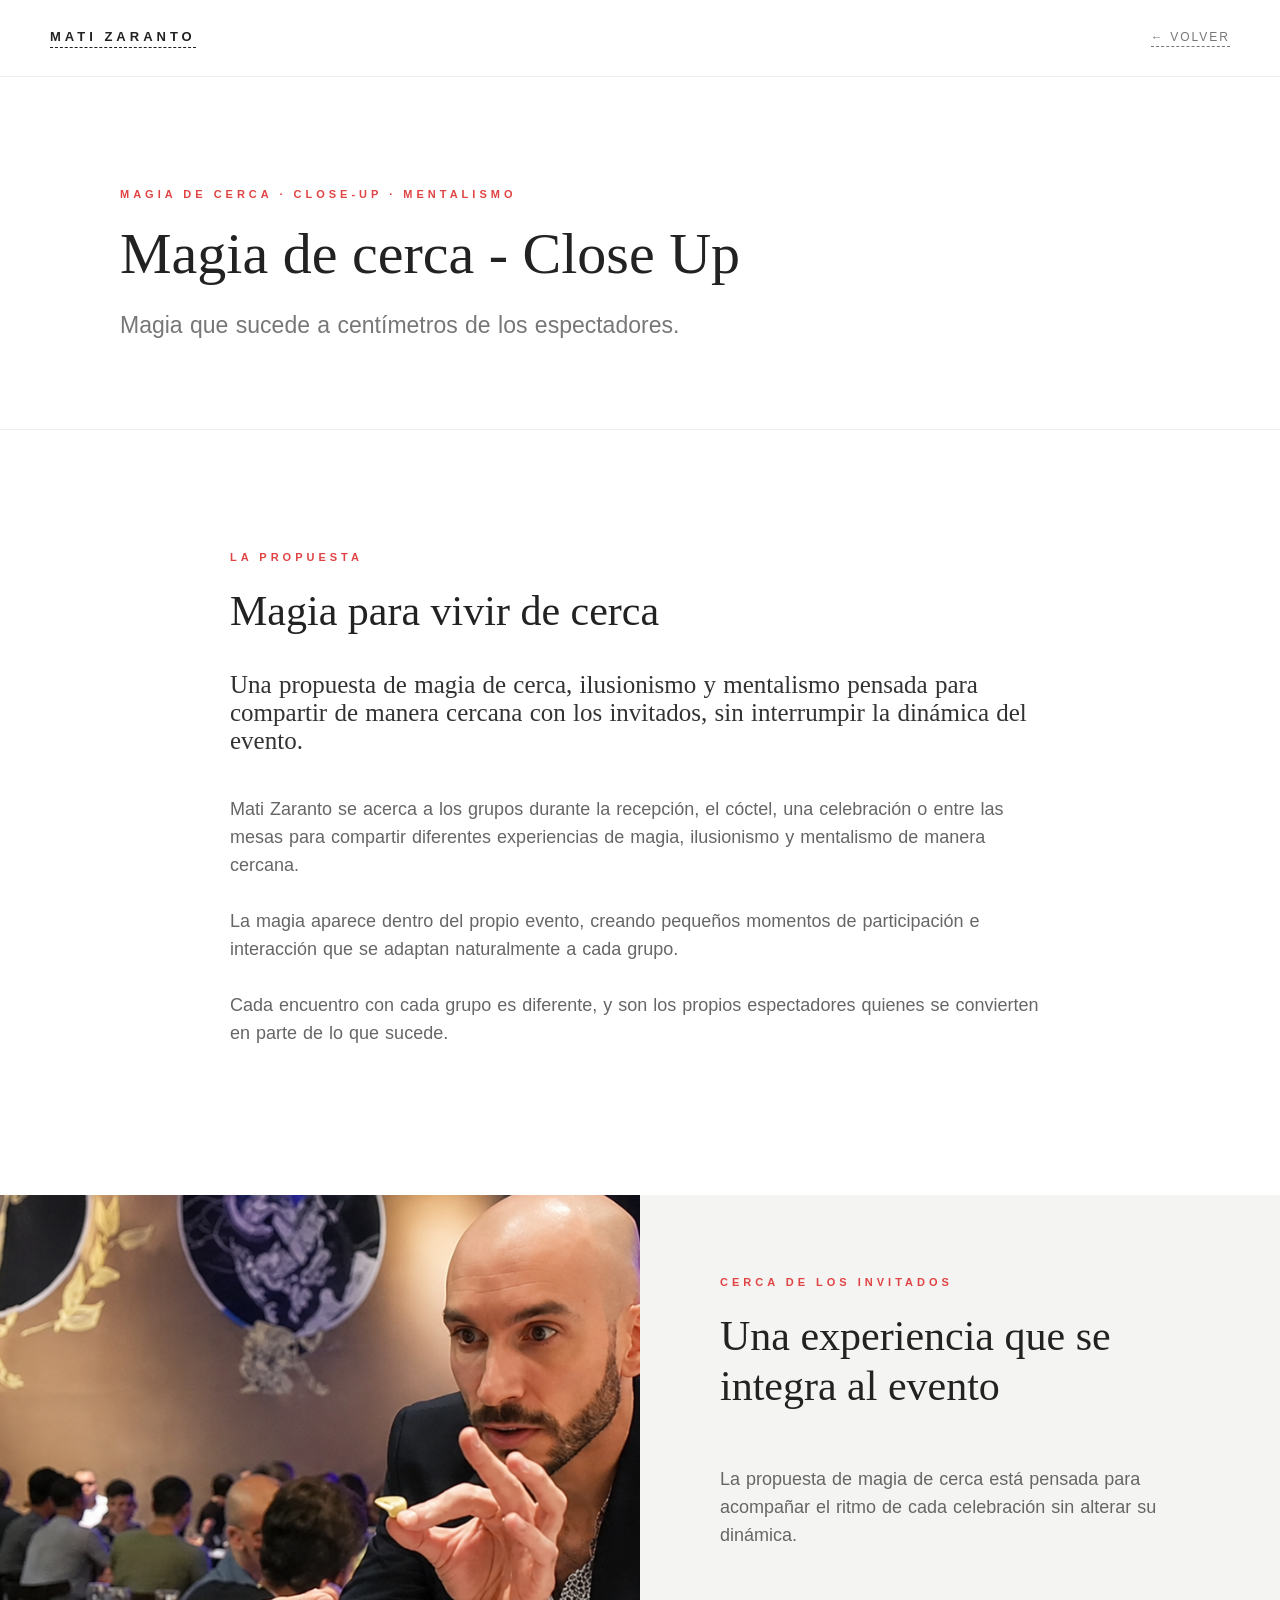
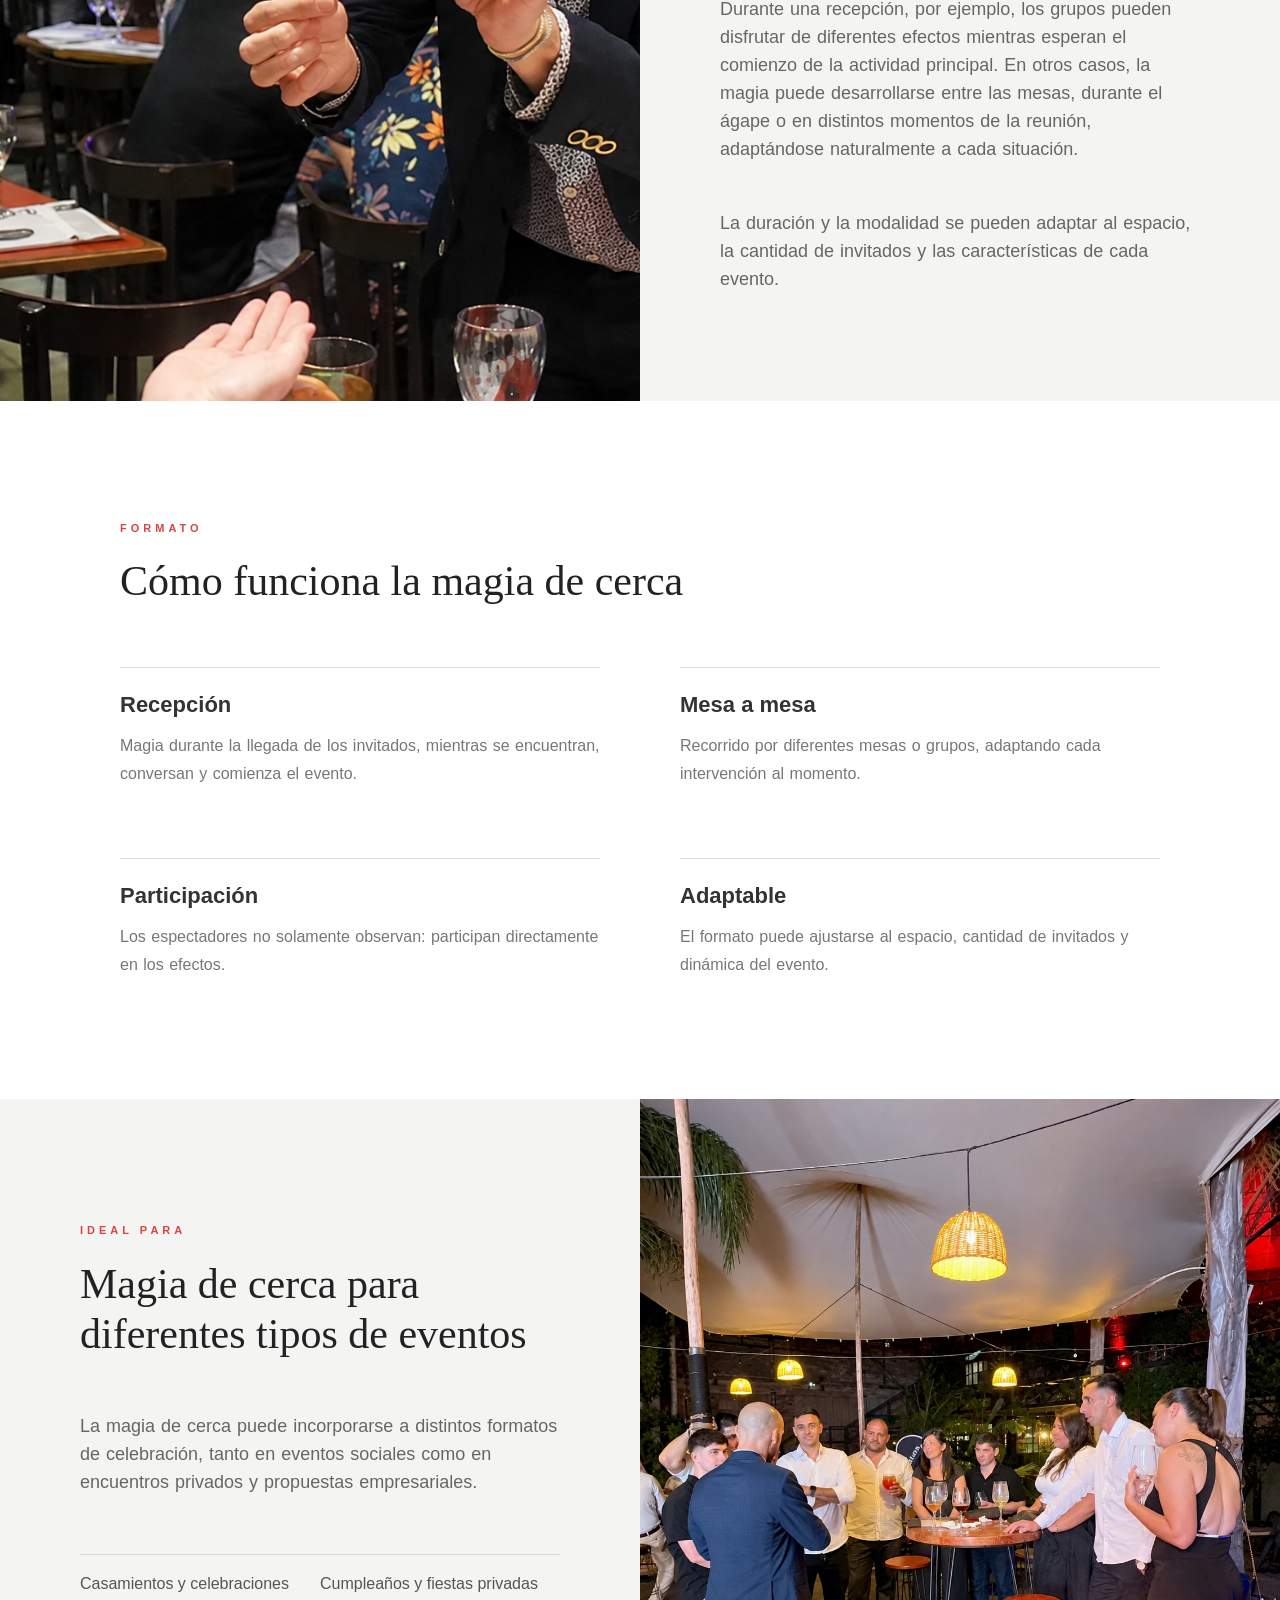
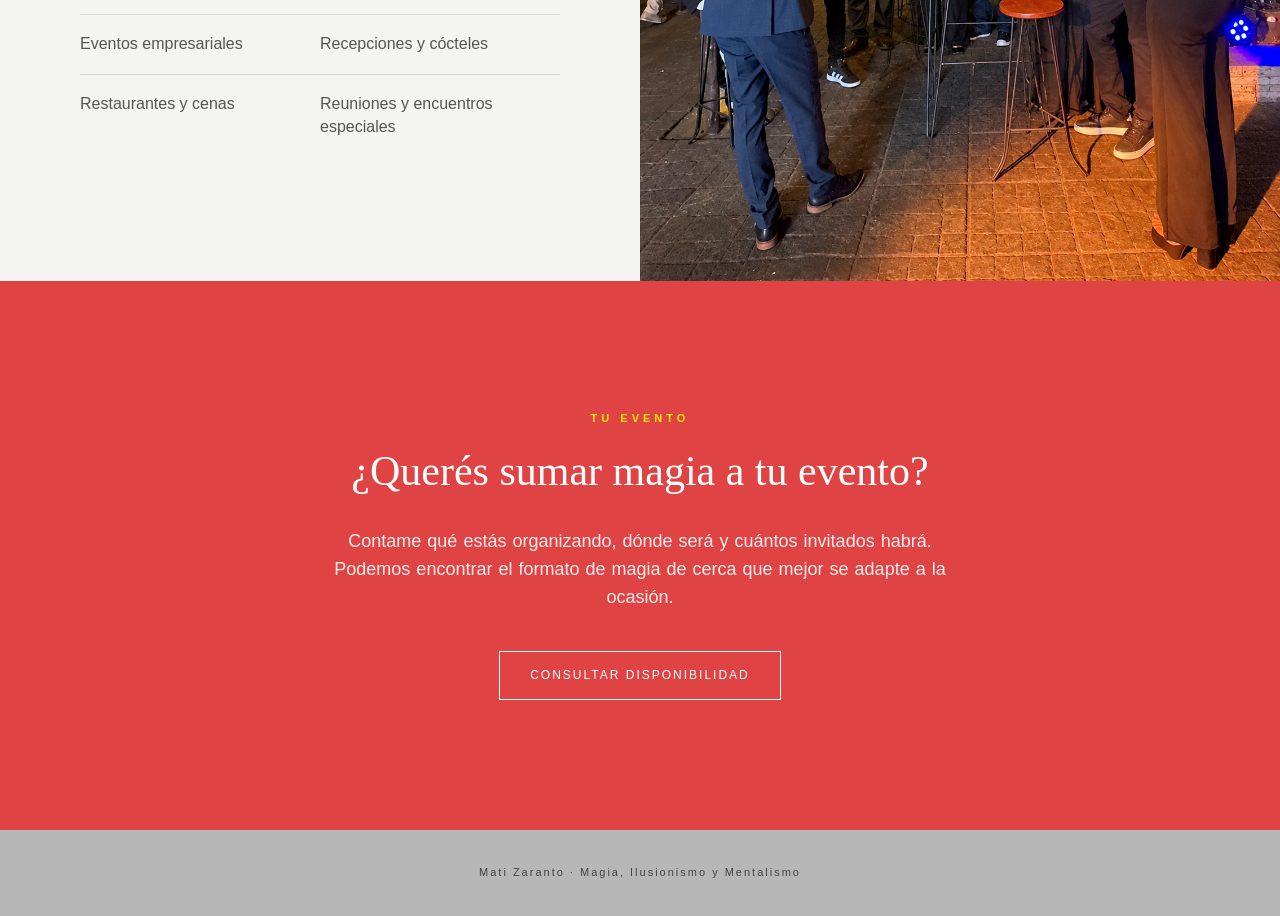
==== commit 3571cfc4: "Add files via upload" ====
--- a/closeup.html
+++ b/closeup.html
@@ -2,6 +2,15 @@
 <html lang="es">
 
 <head>
+    <!-- Google tag (gtag.js) -->
+    <script async src="https://www.googletagmanager.com/gtag/js?id=G-0EGZ3QR1SS"></script>
+    <script>
+    window.dataLayer = window.dataLayer || [];
+    function gtag(){dataLayer.push(arguments);}
+    gtag('js', new Date());
+
+    gtag('config', 'G-0EGZ3QR1SS');
+    </script>
 
     <meta charset="utf-8">
 
@@ -53,15 +62,7 @@
 
 </head>
 
-<!-- Google tag (gtag.js) -->
-<script async src="https://www.googletagmanager.com/gtag/js?id=G-0EGZ3QR1SS"></script>
-<script>
-  window.dataLayer = window.dataLayer || [];
-  function gtag(){dataLayer.push(arguments);}
-  gtag('js', new Date());
-
-  gtag('config', 'G-0EGZ3QR1SS');
-</script>
+
 
 <body>
 
@@ -370,8 +371,65 @@
         Mati Zaranto · Magia, Ilusionismo y Mentalismo
 
     </footer>
-
-
+<script>
+document.addEventListener('DOMContentLoaded', function () {
+
+    // WhatsApp
+    document.querySelectorAll('a[href*="wa.me"]').forEach(function (link) {
+        link.addEventListener('click', function () {
+            gtag('event', 'whatsapp_click', {
+                page_location: window.location.pathname
+            });
+        });
+    });
+
+    // Instagram
+    document.querySelectorAll('a[href*="instagram.com"]').forEach(function (link) {
+        link.addEventListener('click', function () {
+            gtag('event', 'instagram_click', {
+                page_location: window.location.pathname
+            });
+        });
+    });
+
+    // Email
+    document.querySelectorAll('a[href^="mailto:"]').forEach(function (link) {
+        link.addEventListener('click', function () {
+            gtag('event', 'email_click', {
+                page_location: window.location.pathname
+            });
+        });
+    });
+
+    // Página de Close Up
+    document.querySelectorAll('a[href="closeup.html"]').forEach(function (link) {
+        link.addEventListener('click', function () {
+            gtag('event', 'closeup_click', {
+                page_location: window.location.pathname
+            });
+        });
+    });
+
+    // Página de Salón
+    document.querySelectorAll('a[href="salon.html"]').forEach(function (link) {
+        link.addEventListener('click', function () {
+            gtag('event', 'salon_click', {
+                page_location: window.location.pathname
+            });
+        });
+    });
+
+    // Consultar disponibilidad
+    document.querySelectorAll('a[href*="#contacto"]').forEach(function (link) {
+        link.addEventListener('click', function () {
+            gtag('event', 'consulta_disponibilidad', {
+                page_location: window.location.pathname
+            });
+        });
+    });
+
+});
+</script>
 </body>
 
 </html>
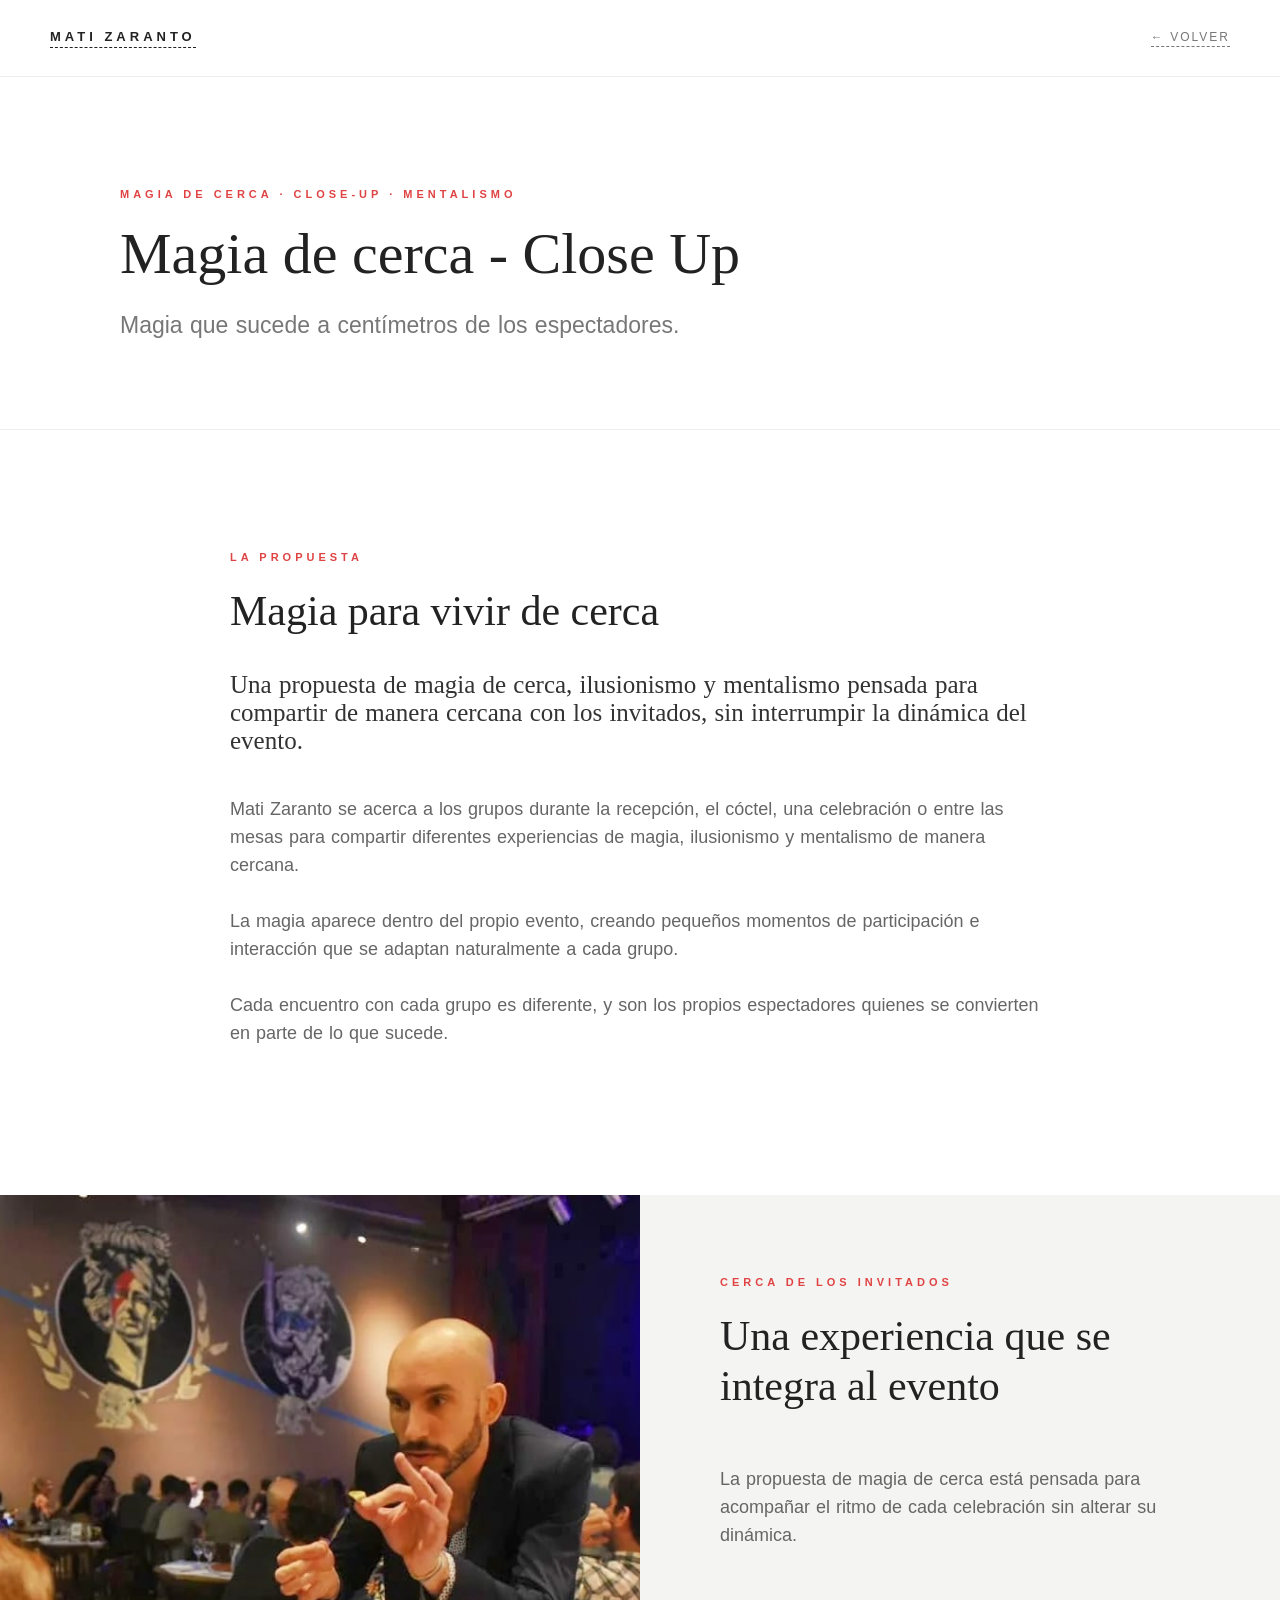
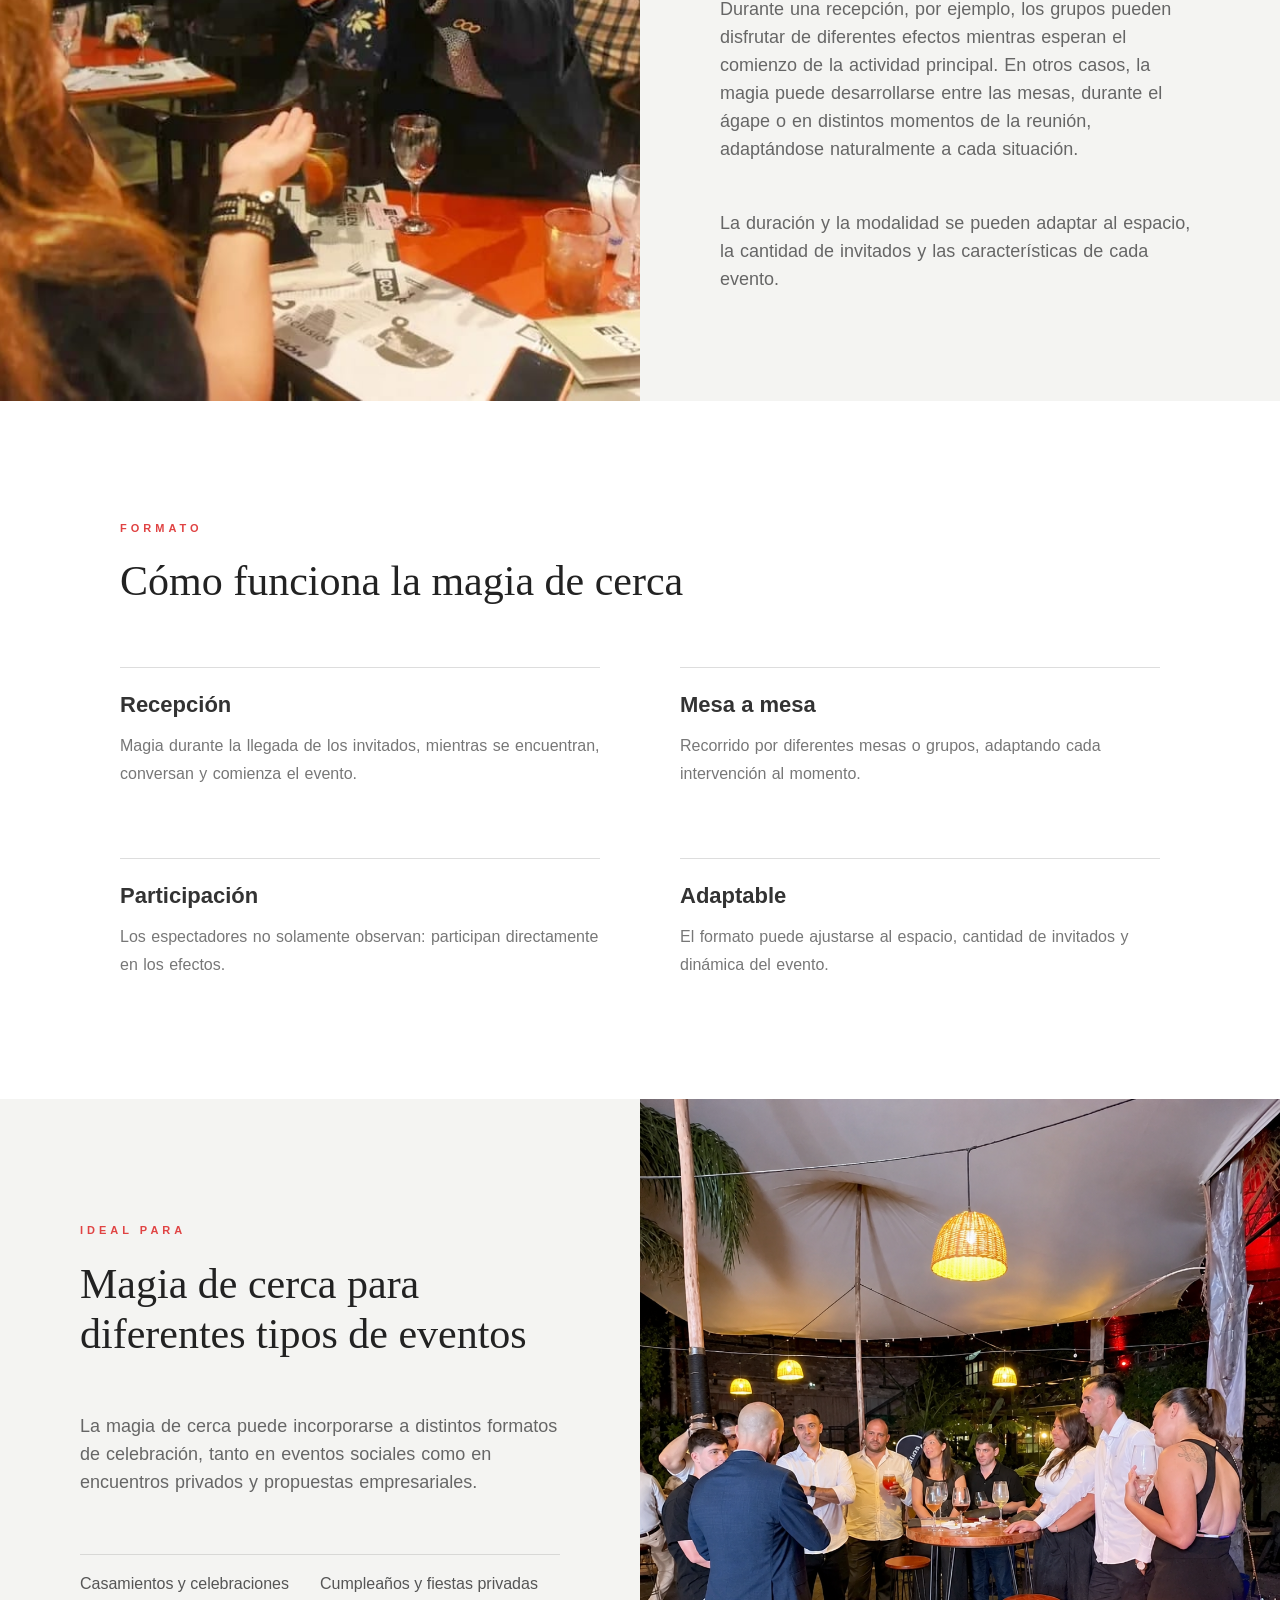
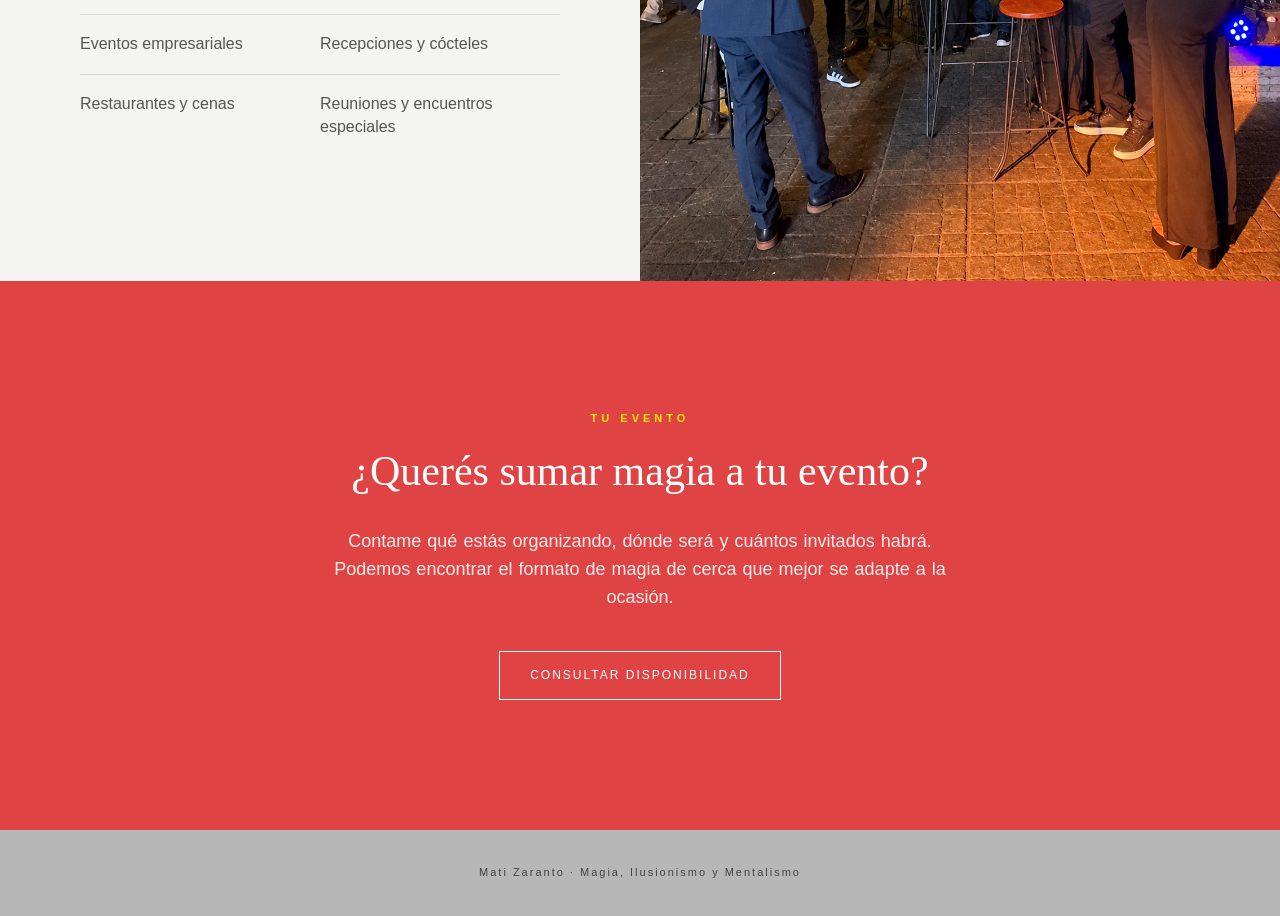
==== commit bdef1352: "Add files via upload" ====
--- a/closeup.html
+++ b/closeup.html
@@ -167,7 +167,7 @@
         <div class="show-feature-image">
 
             <img
-                src="img/portfolio/closeuphd.png"
+                src="img/portfolio/closeup.jpeg"
                 alt="Mati Zaranto realizando magia de cerca durante un evento en Rosario"
                 loading="lazy">
 
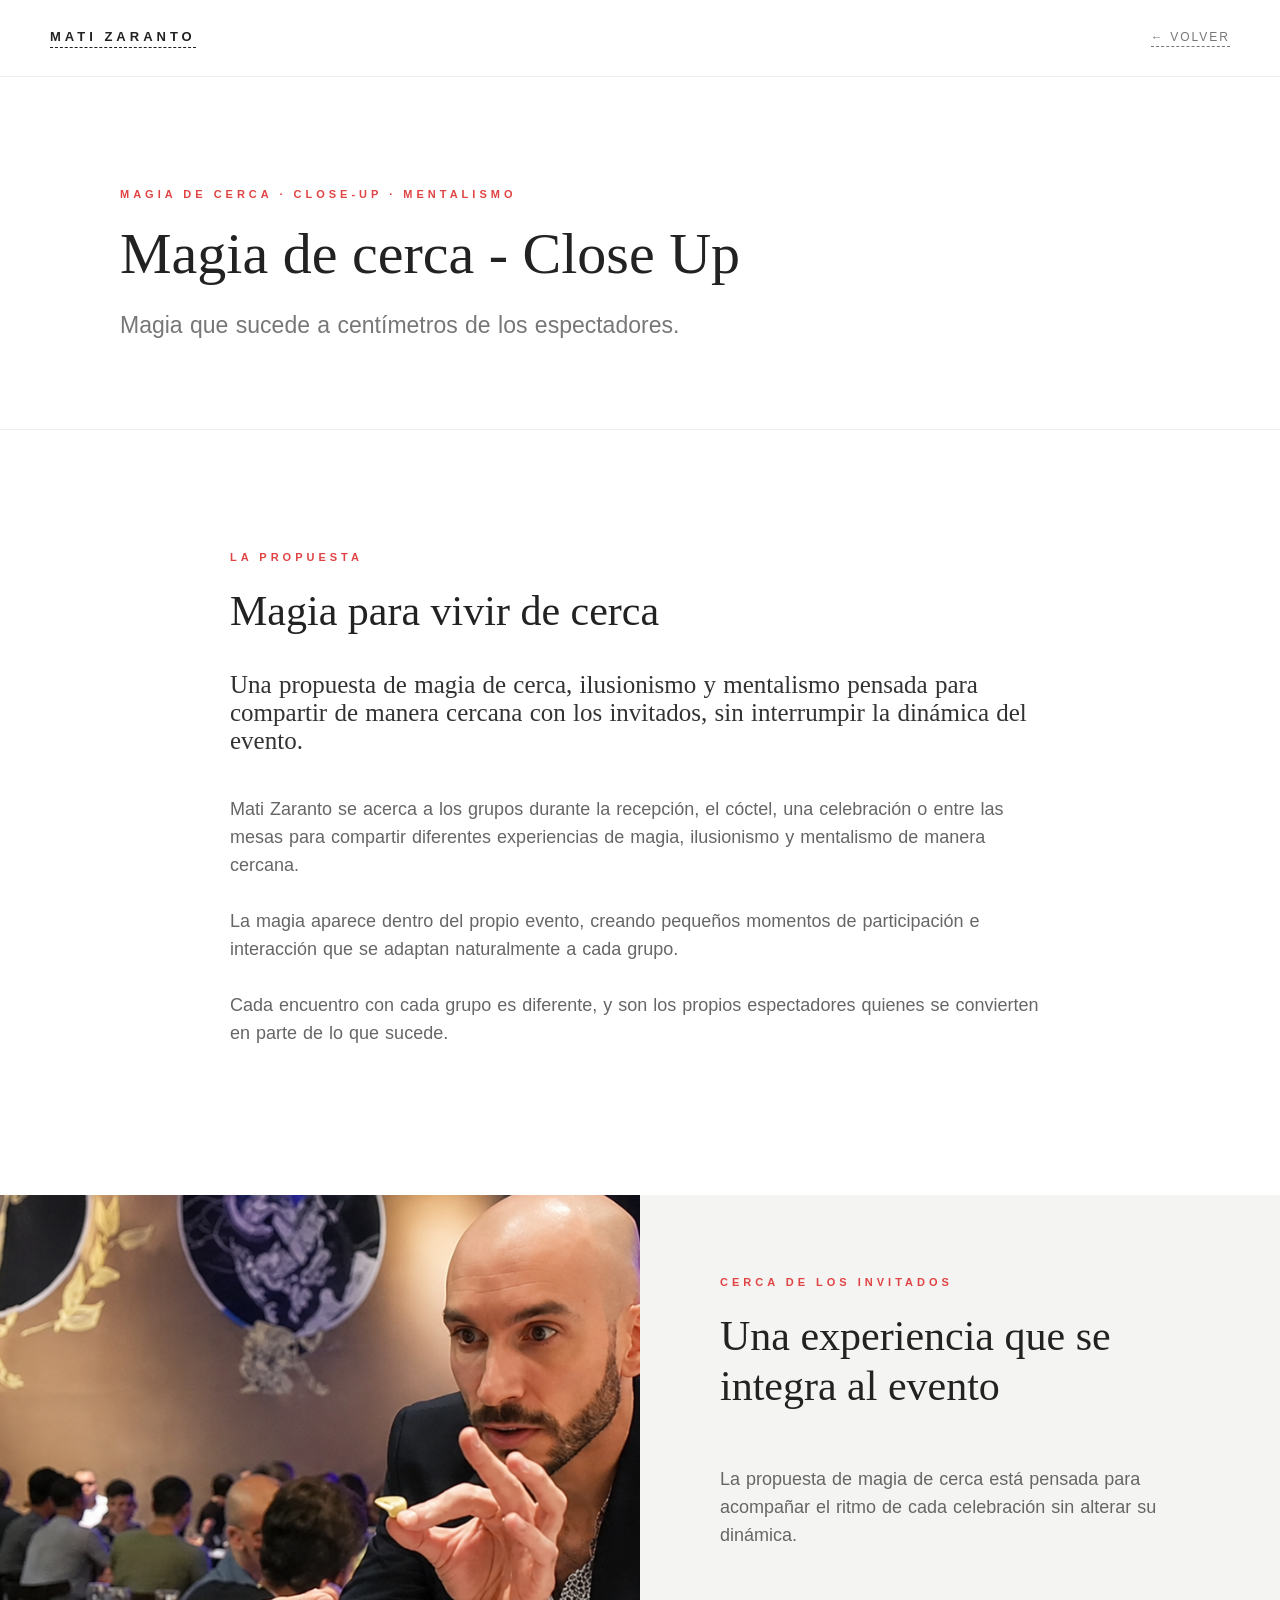
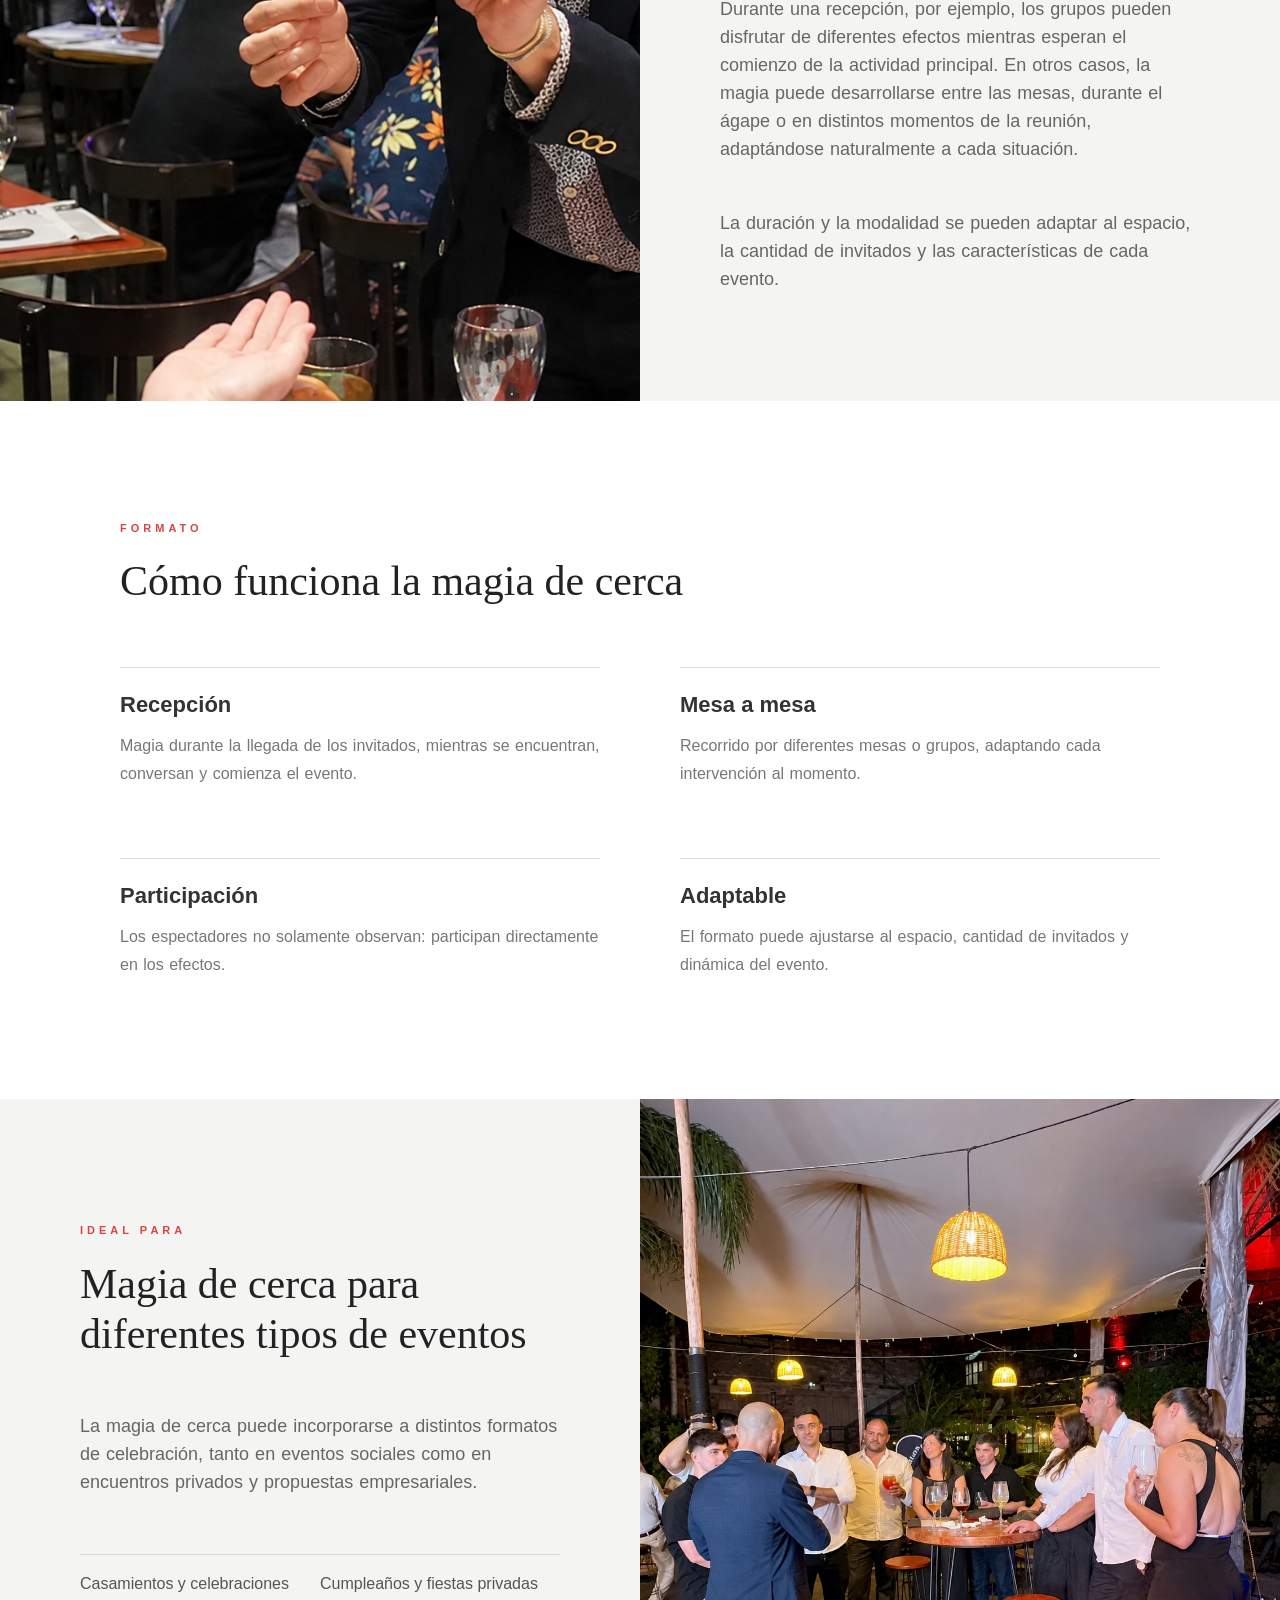
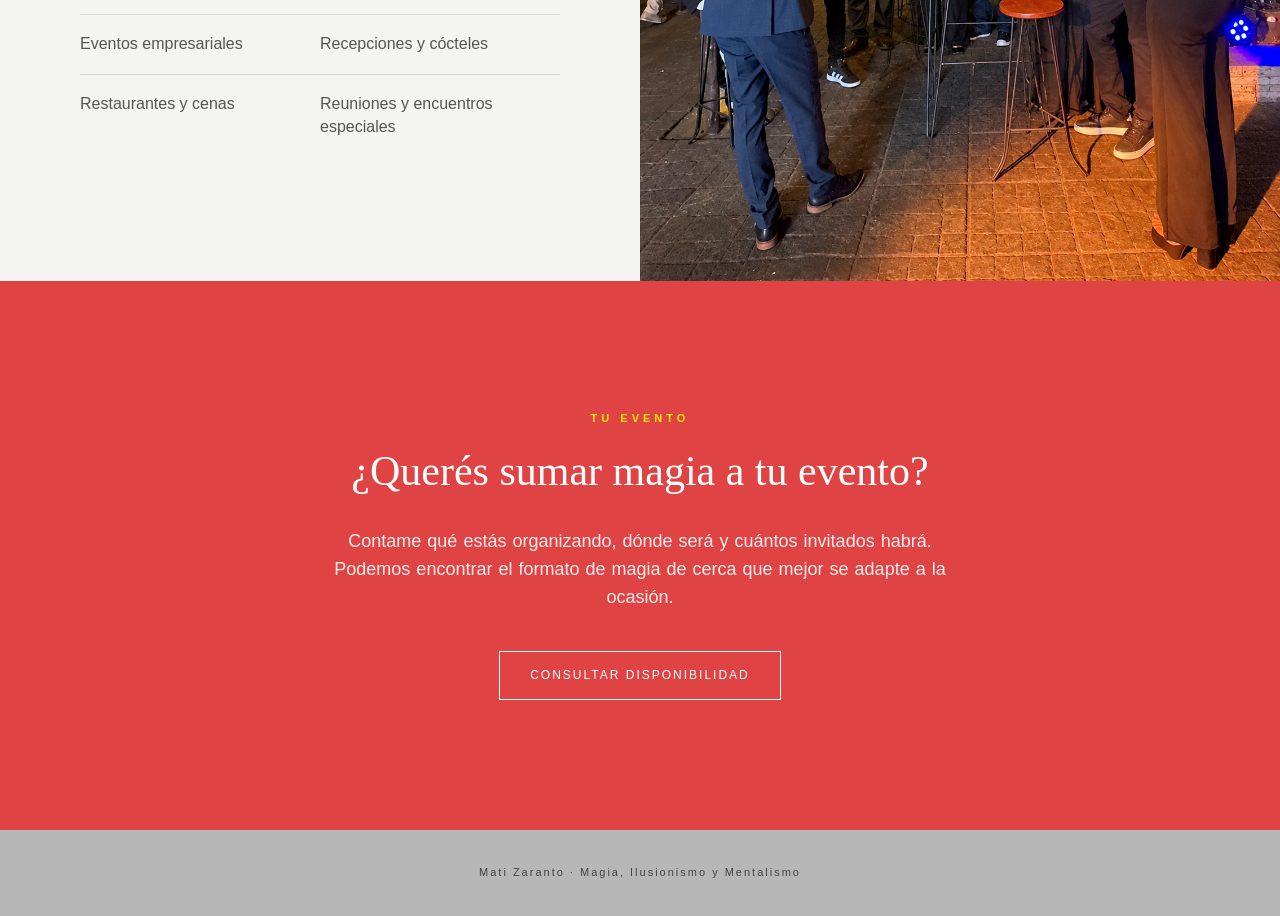
==== commit c352ac9c: "Add files via upload" ====
--- a/closeup.html
+++ b/closeup.html
@@ -167,7 +167,7 @@
         <div class="show-feature-image">
 
             <img
-                src="img/portfolio/closeup.jpeg"
+                src="img/portfolio/closeuphd.png"
                 alt="Mati Zaranto realizando magia de cerca durante un evento en Rosario"
                 loading="lazy">
 
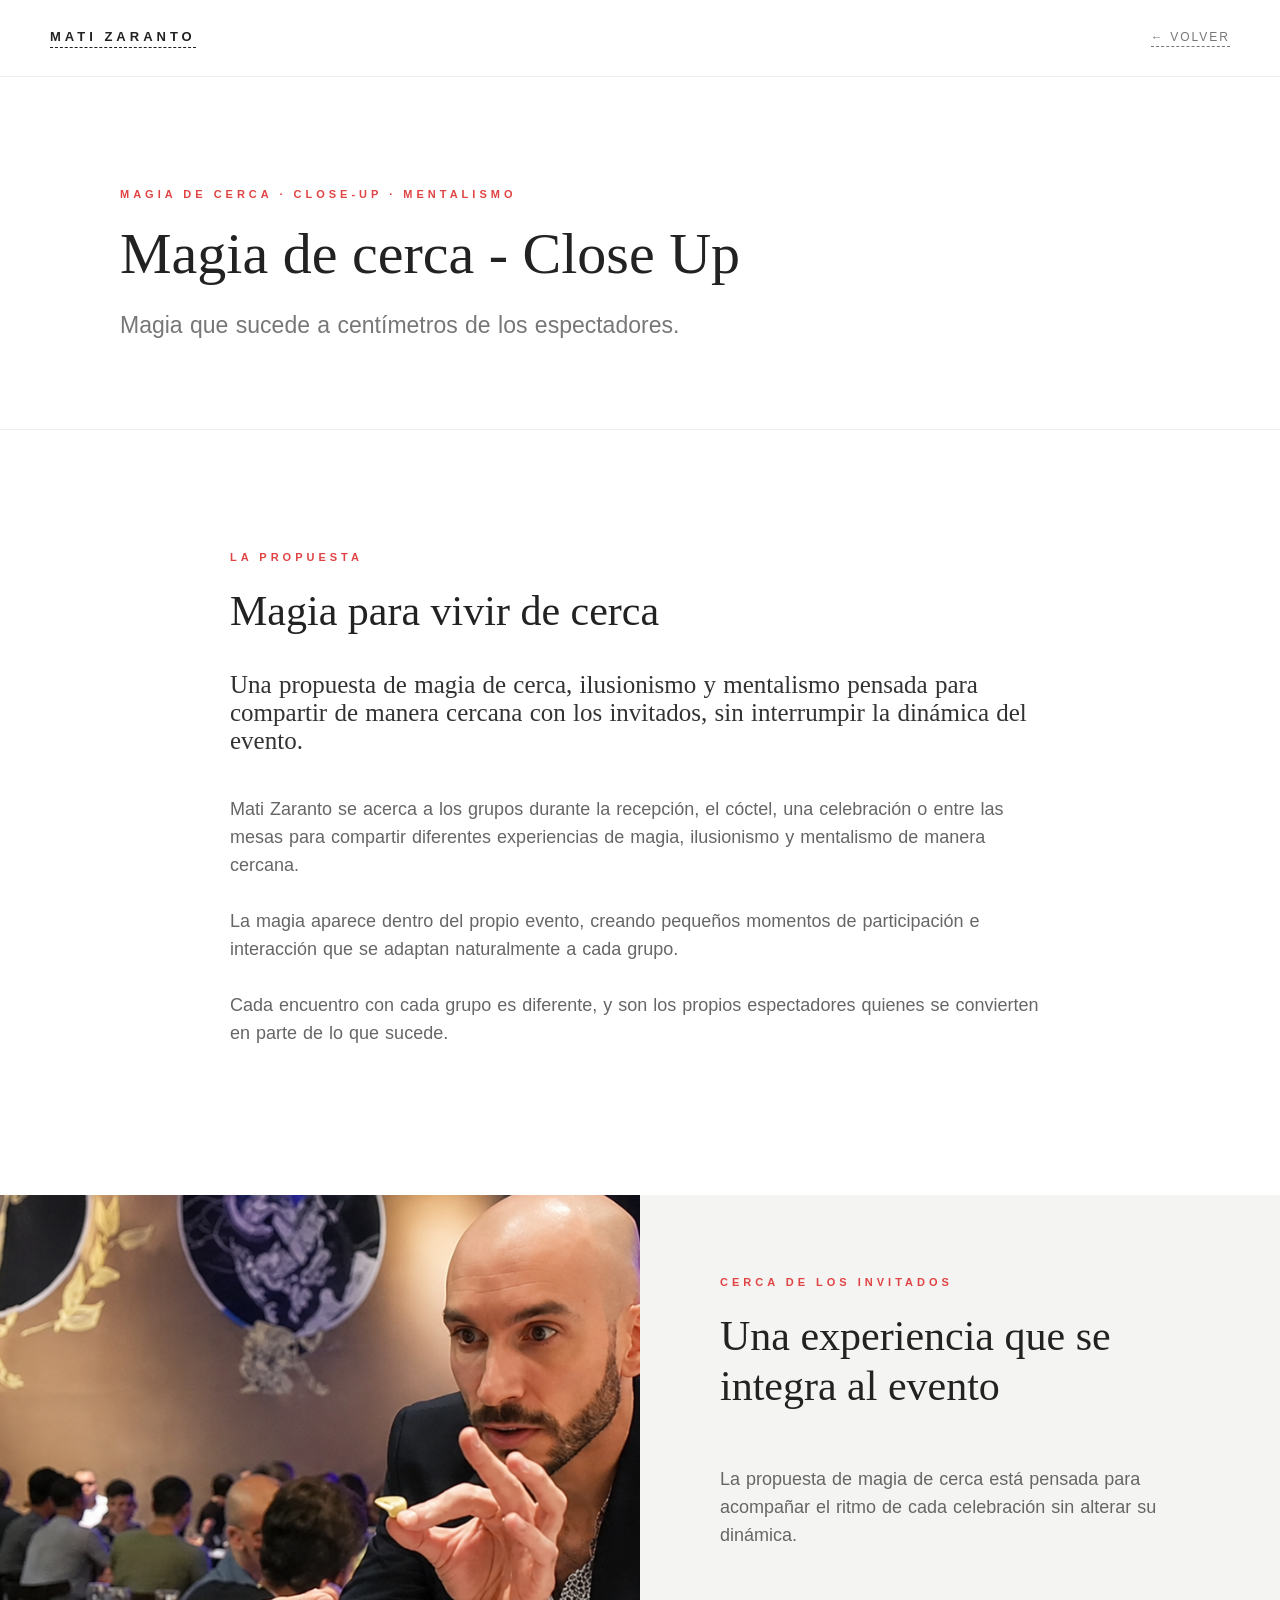
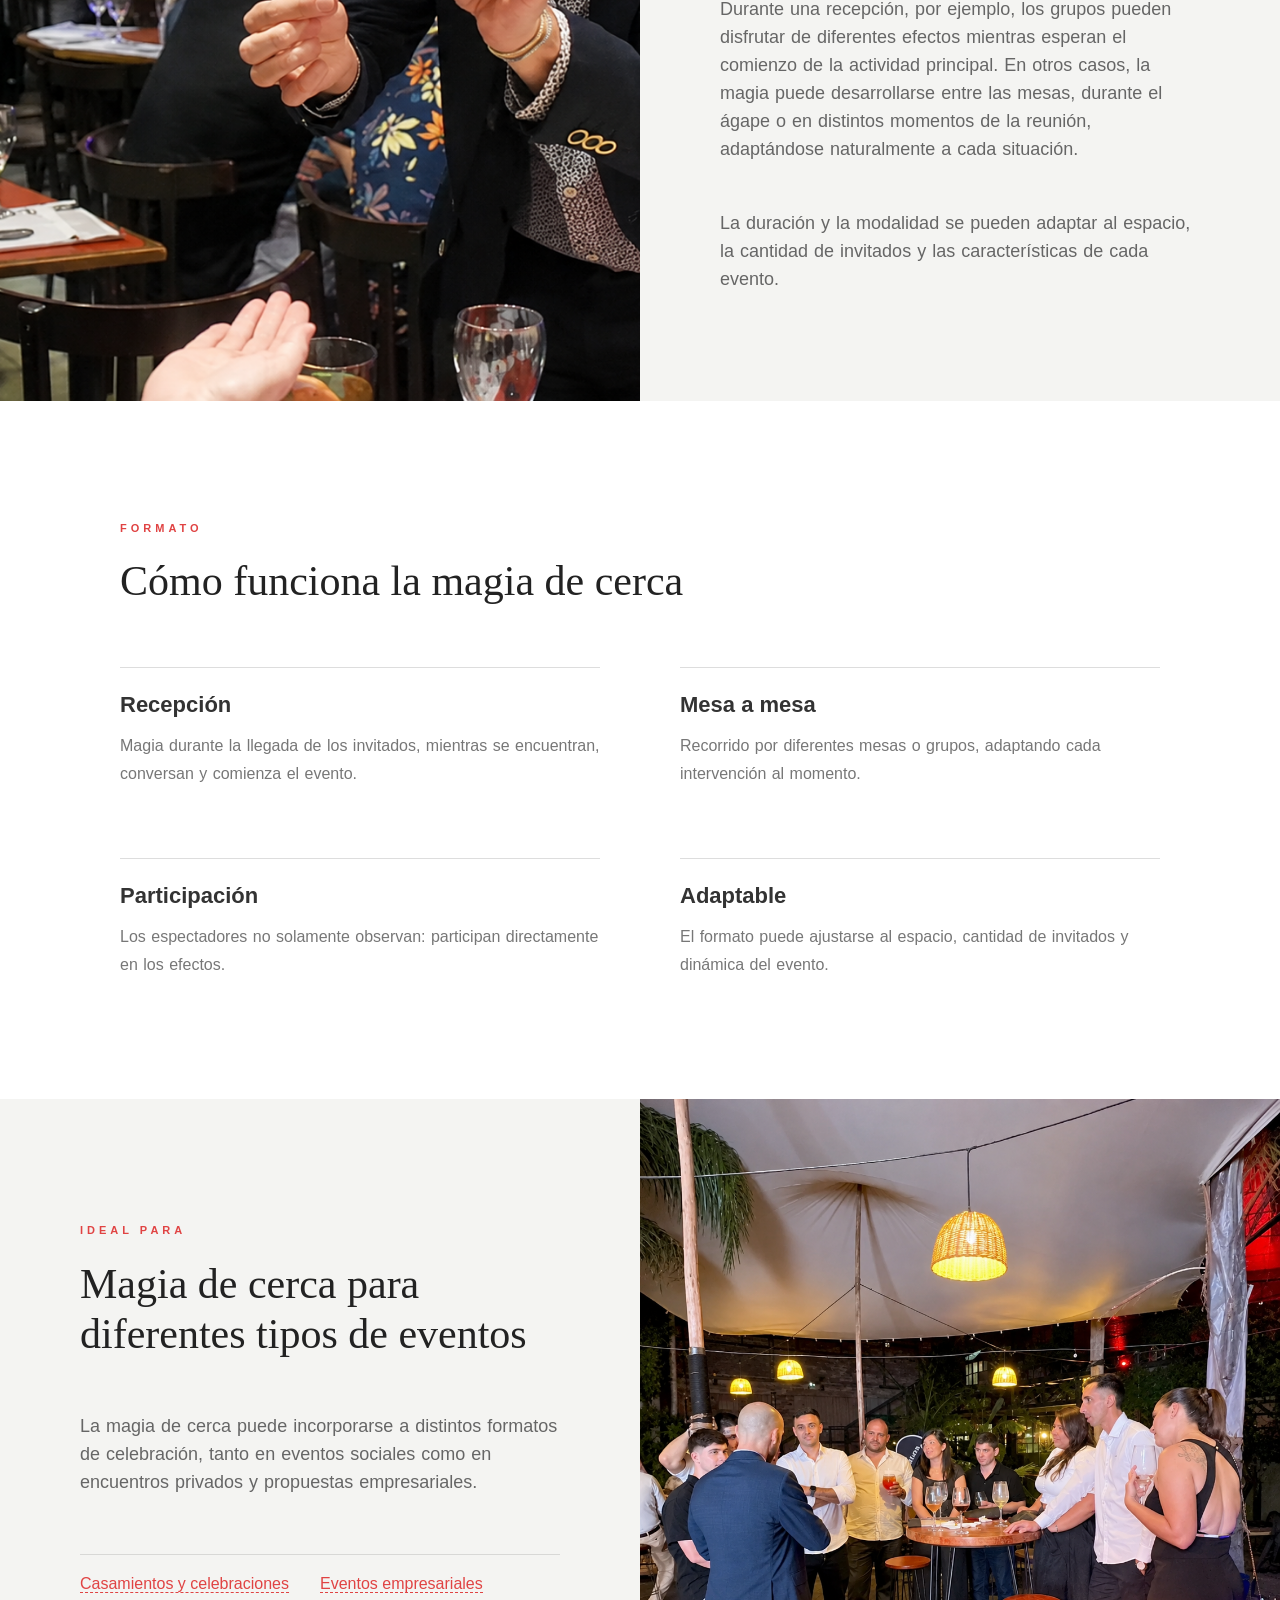
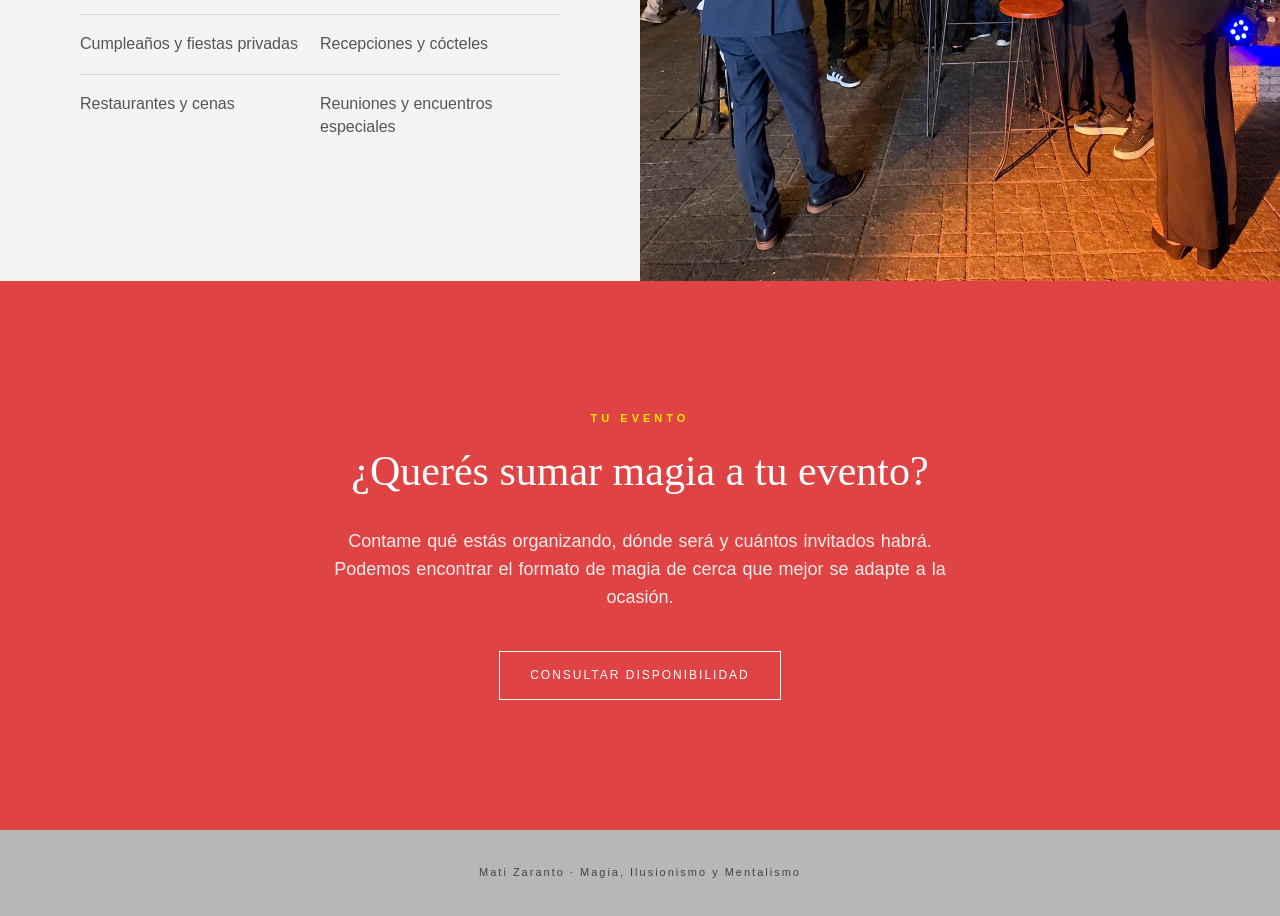
==== commit 999ecfbb: "Add files via upload" ====
--- a/closeup.html
+++ b/closeup.html
@@ -11,7 +11,7 @@
 
     gtag('config', 'G-0EGZ3QR1SS');
     </script>
-
+    <link rel="icon" type="image/png" href="img/mz.png">
     <meta charset="utf-8">
 
     <meta name="viewport" content="width=device-width, initial-scale=1">
@@ -318,9 +318,18 @@
             </p>
 
             <ul>
-                <li>Casamientos y celebraciones</li>
+                <li>
+                    <a href="magia-para-casamientos.html">
+                        Casamientos y celebraciones
+                    </a>
+                </li>
+
+                <li>
+                    <a href="magia-para-empresas.html">
+                        Eventos empresariales
+                    </a>
+                </li>
                 <li>Cumpleaños y fiestas privadas</li>
-                <li>Eventos empresariales</li>
                 <li>Recepciones y cócteles</li>
                 <li>Restaurantes y cenas</li>
                 <li>Reuniones y encuentros especiales</li>
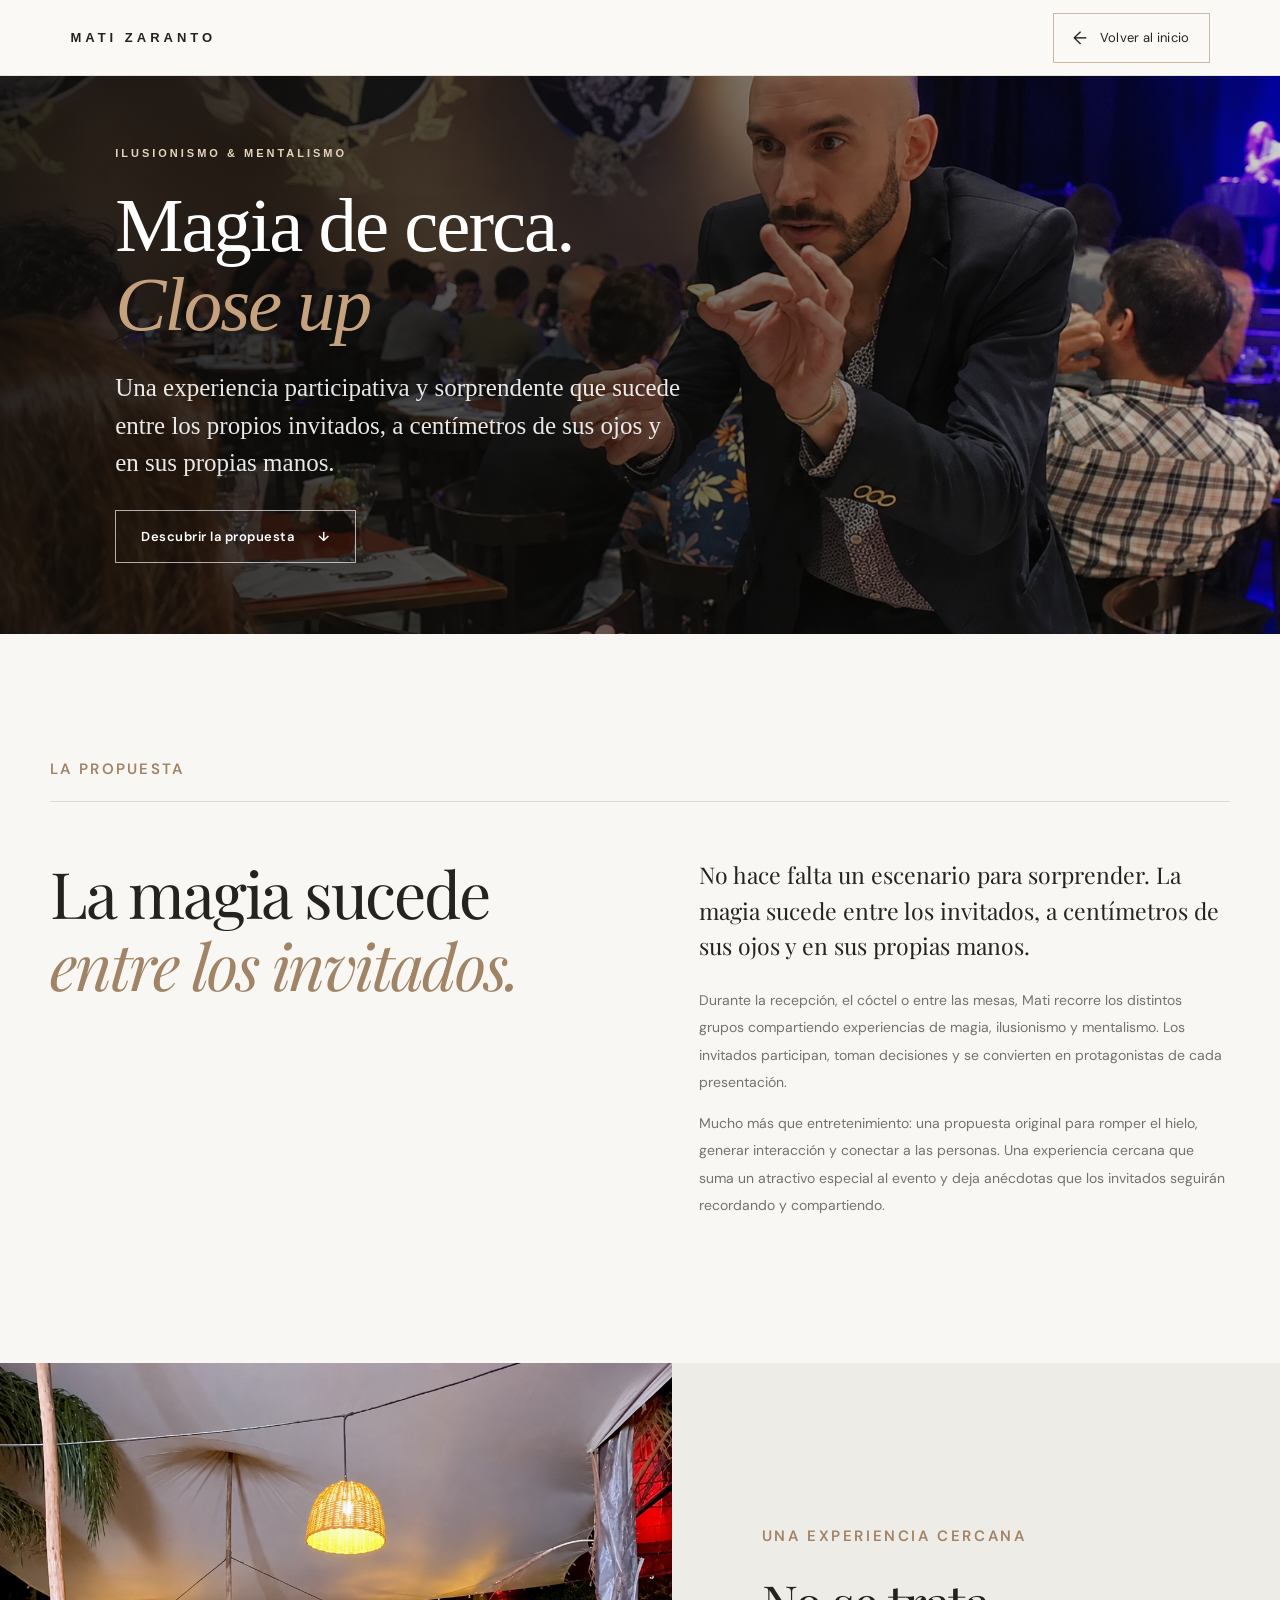
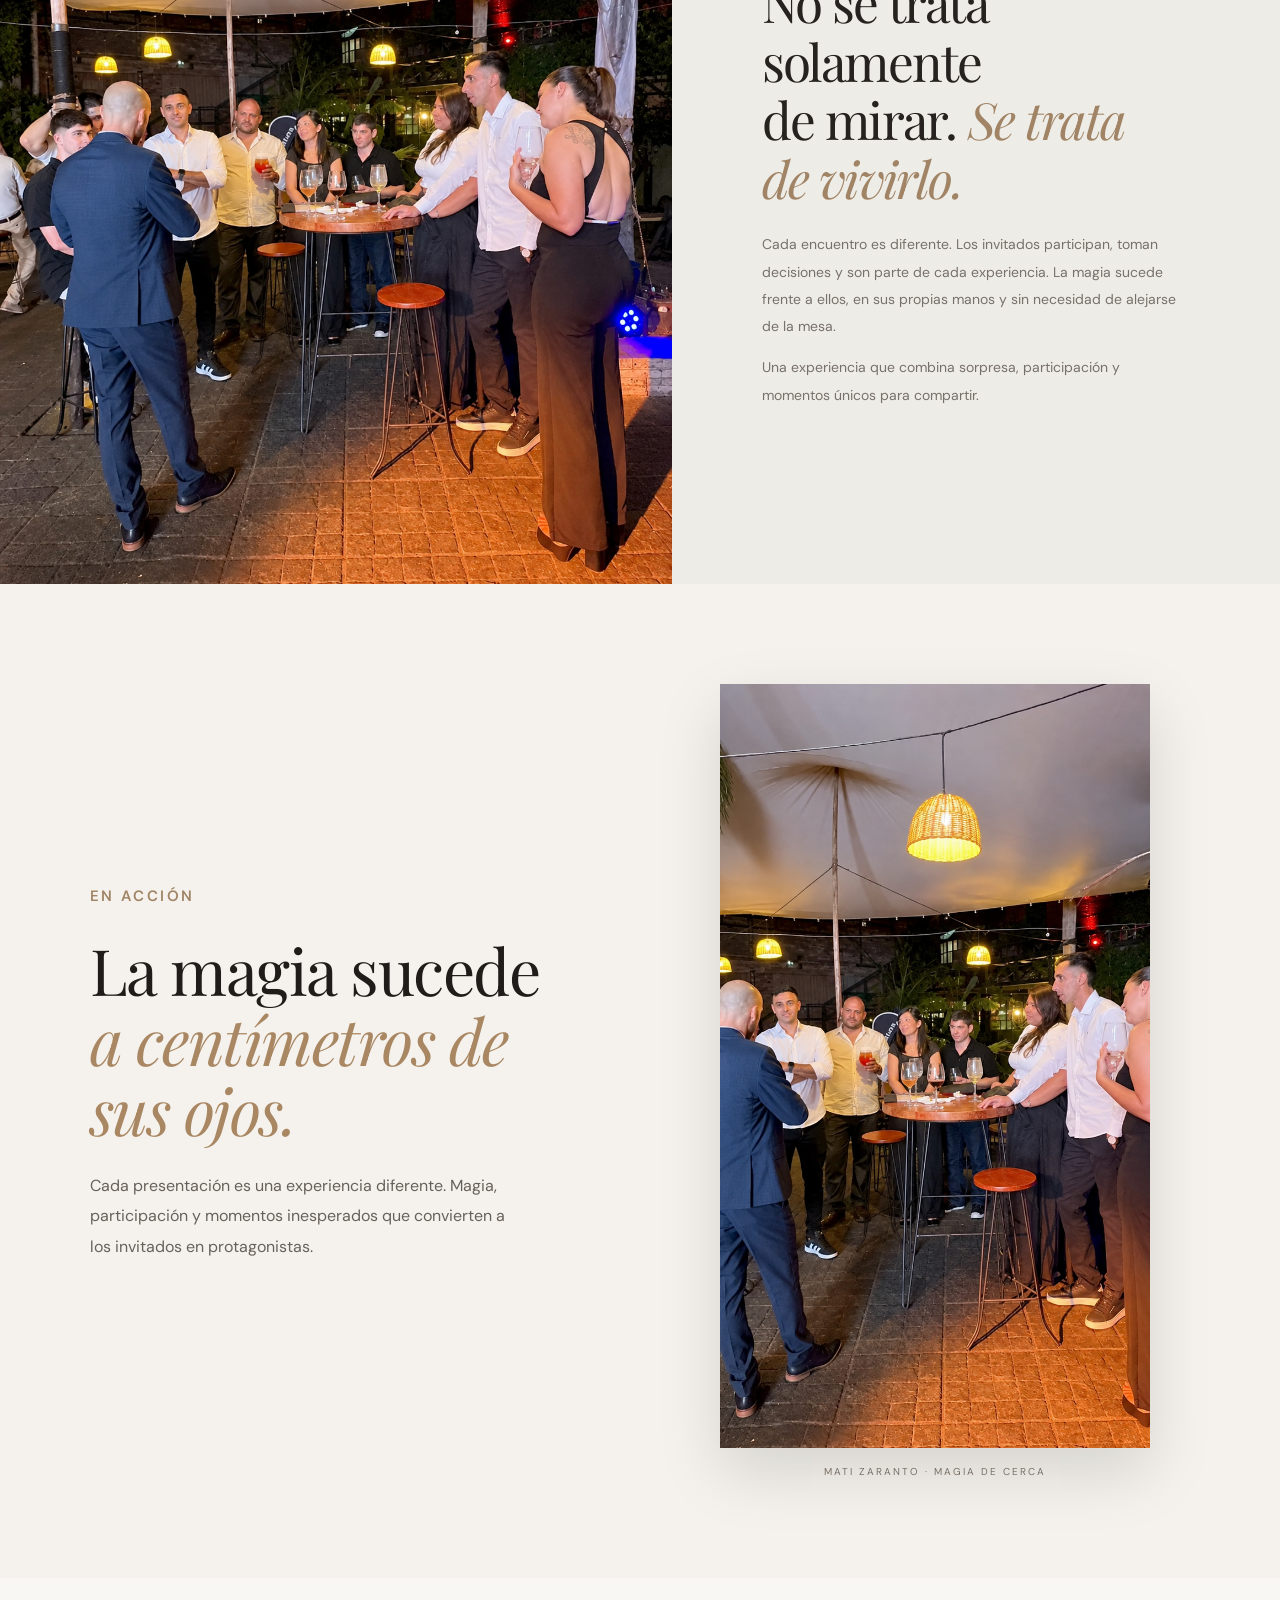
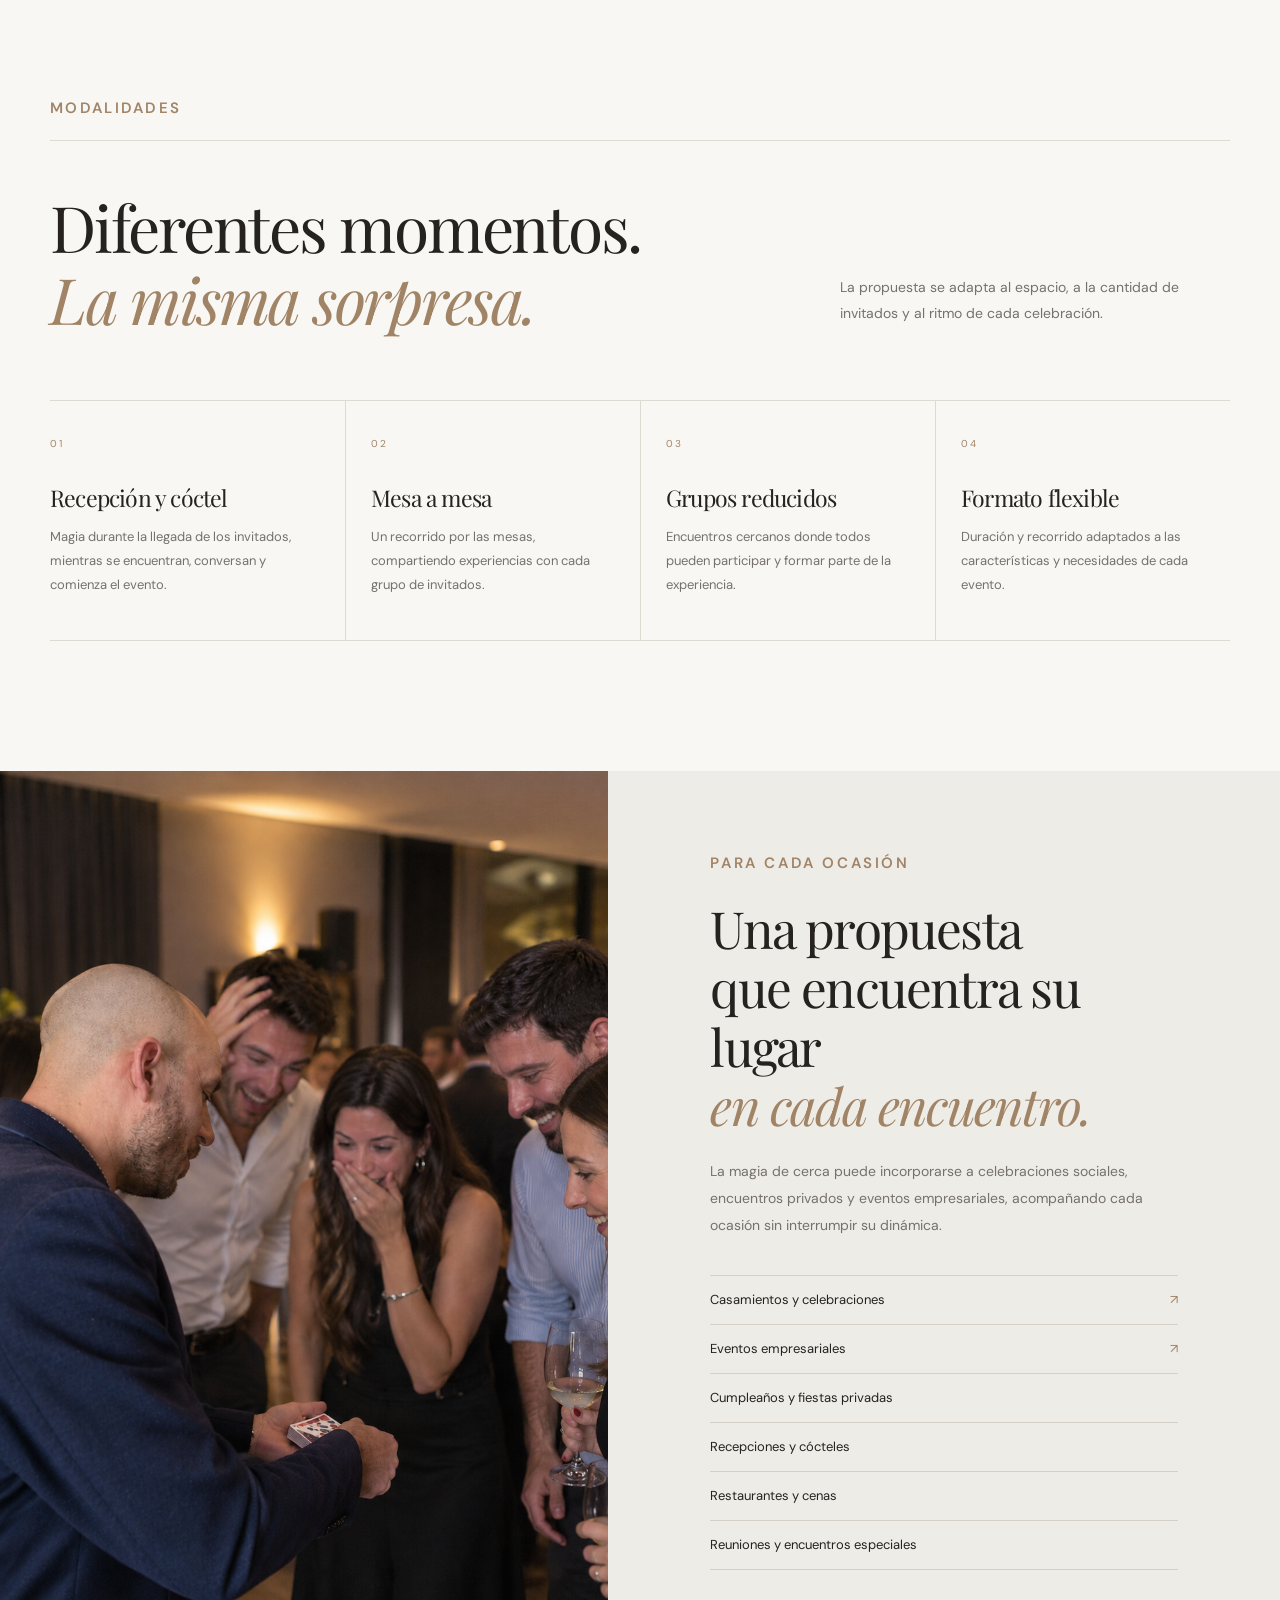
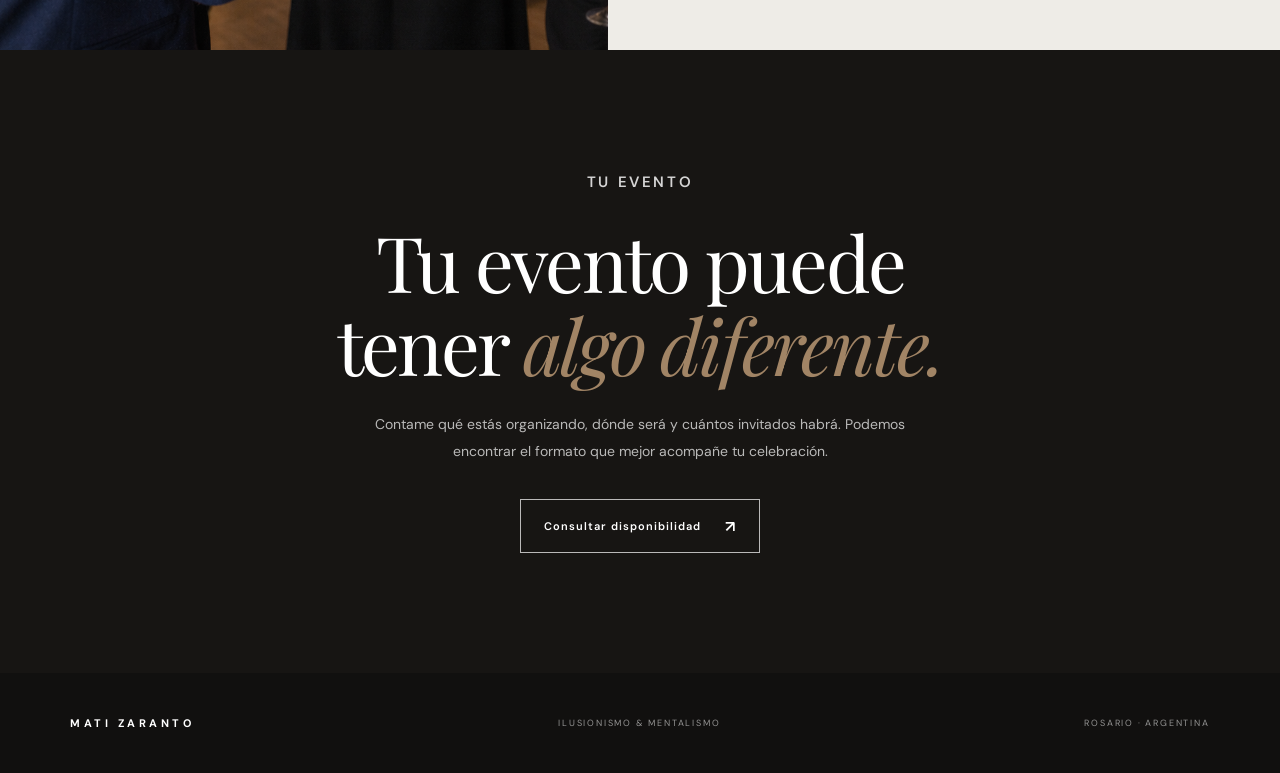
==== commit a74500fd: "closeup new" ====
--- a/closeup.html
+++ b/closeup.html
@@ -1,444 +1,418 @@
+
 <!DOCTYPE html>
 <html lang="es">
 
 <head>
-    <!-- Google tag (gtag.js) -->
-    <script async src="https://www.googletagmanager.com/gtag/js?id=G-0EGZ3QR1SS"></script>
-    <script>
+  <meta charset="utf-8">
+  <meta name="viewport" content="width=device-width, initial-scale=1">
+
+  <title>Magia de Cerca y Close-Up en Rosario | Mati Zaranto</title>
+
+  <meta name="description" content="Magia de cerca y mentalismo para eventos sociales, privados y empresariales en Rosario. Una experiencia participativa que sucede entre los invitados.">
+
+  <meta name="robots" content="index, follow">
+  <link rel="canonical" href="https://matizaranto.com.ar/closeup.html">
+  <link rel="icon" type="image/png" href="/img/mz.png">
+
+  <!-- Google Analytics -->
+  <script async src="https://www.googletagmanager.com/gtag/js?id=G-0EGZ3QR1SS"></script>
+  <script>
     window.dataLayer = window.dataLayer || [];
     function gtag(){dataLayer.push(arguments);}
     gtag('js', new Date());
-
     gtag('config', 'G-0EGZ3QR1SS');
-    </script>
-    <link rel="icon" type="image/png" href="img/mz.png">
-    <meta charset="utf-8">
-
-    <meta name="viewport" content="width=device-width, initial-scale=1">
-
-    <title>Magia de Cerca y Close-Up en Rosario | Mati Zaranto</title>
-
-    <meta name="description"
-        content="Magia de cerca, close-up y mentalismo para eventos en Rosario y alrededores. Mati Zaranto presenta magia participativa y elegante que se integra naturalmente a cada evento.">
-
-    <link rel="canonical" href="https://matizaranto.com.ar/closeup.html">
-
-    <meta name="robots" content="index, follow">
-
-    <link rel="stylesheet" href="https://cdnjs.cloudflare.com/ajax/libs/font-awesome/6.4.0/css/all.min.css">
-
-    <link href="assets/bootstrap/css/bootstrap.min.css" rel="stylesheet">
-    <link href="assets/font-awesome/css/font-awesome.min.css" rel="stylesheet">
-    <link href="css/style.css" rel="stylesheet">
-    <link href="css/animate.css" rel="stylesheet">
-
-    <!-- Datos estructurados -->
-    <script type="application/ld+json">
-    {
-        "@context": "https://schema.org",
-        "@type": "Service",
-        "name": "Magia de cerca y Close-Up",
-        "description": "Servicio de magia de cerca, close-up, ilusionismo y mentalismo para eventos sociales, privados y empresariales en Rosario y alrededores.",
-        "provider": {
-            "@type": "Person",
-            "name": "Mati Zaranto",
-            "jobTitle": "Mago, Ilusionista y Mentalista",
-            "url": "https://www.matizaranto.com/"
-        },
-        "areaServed": {
-            "@type": "City",
-            "name": "Rosario"
-        },
-        "serviceType": [
-            "Magia de cerca",
-            "Magia",
-            "Close-Up",
-            "Close Up",
-            "Ilusionismo",
-            "Mentalismo"
-        ]
-    }
-    </script>
-
+  </script>
+
+  <!-- Tipografías -->
+  <link rel="preconnect" href="https://fonts.googleapis.com">
+  <link rel="preconnect" href="https://fonts.gstatic.com" crossorigin>
+  <link href="https://fonts.googleapis.com/css2?family=DM+Sans:wght@400;500;600;700&family=Playfair+Display:ital,wght@0,400;0,500;1,400;1,500&display=swap" rel="stylesheet">
+
+  <link rel="stylesheet" href="css/closeup-page.css">
+
+  <!-- Datos estructurados -->
+  <script type="application/ld+json">
+  {
+    "@context": "https://schema.org",
+    "@type": "Service",
+    "name": "Magia de cerca y Close-Up",
+    "description": "Servicio de magia de cerca, ilusionismo y mentalismo para eventos sociales, privados y empresariales.",
+    "provider": {
+      "@type": "Person",
+      "name": "Mati Zaranto",
+      "jobTitle": "Ilusionista y mentalista",
+      "url": "https://matizaranto.com.ar/"
+    },
+    "areaServed": {
+      "@type": "City",
+      "name": "Rosario"
+    },
+    "serviceType": [
+      "Magia de cerca",
+      "Close-Up",
+      "Ilusionismo",
+      "Mentalismo"
+    ]
+  }
+  </script>
 </head>
 
-
-
-<body>
-
-    <!-- ==================================================
-     HEADER
-     ================================================== -->
-
-    <header class="show-header">
-
-        <a href="index.html" class="show-logo">
-            MATI ZARANTO
+<body class="closeup-page">
+
+  <!-- NAVEGACIÓN -->
+  <header class="inner-header">
+    <a href="index.html" class="inner-logo">MATI ZARANTO</a>
+
+    <a href="index.html#propuestas" class="inner-back">
+      <span aria-hidden="true">←</span> Volver al inicio
+    </a>
+  </header>
+
+  <main>
+
+    <!-- PORTADA -->
+    <section class="inner-hero inner-hero-closeup">
+      <div class="inner-hero-overlay"></div>
+
+      <div class="inner-hero-content">
+        <span class="inner-kicker">
+          ILUSIONISMO &amp; MENTALISMO 
+        </span>
+
+        <h1>
+          Magia de cerca.
+          <em>Close up</em>
+        </h1>
+
+        <p>
+          Una experiencia participativa y sorprendente 
+          que sucede entre los propios invitados, 
+          a centímetros de sus ojos y en sus propias manos.
+        </p>
+
+       
+        <a href="#propuesta" class="cu-hero-button">
+          Descubrir la propuesta <span>↓</span>
         </a>
-
-        <a href="index.html#shows" class="show-back">
-            ← Volver
+      </div>
+
+    </section>
+
+
+    <!-- LA PROPUESTA -->
+    <section class="cu-intro section-shell" id="propuesta">
+
+      <div class="cu-section-number">LA PROPUESTA</div>
+
+      <div class="cu-intro-grid">
+
+        <h2>
+          La magia sucede<br>
+          <em>entre los invitados.</em>
+        </h2>
+
+        <div class="cu-intro-copy">
+
+          <p class="cu-lead">
+          No hace falta un escenario para sorprender. La magia sucede 
+          entre los invitados, a centímetros de sus ojos y en sus propias manos.
+          </p>
+
+          <p>
+           Durante la recepción, el cóctel o entre las mesas, 
+           Mati recorre los distintos grupos compartiendo experiencias de magia,
+            ilusionismo y mentalismo. Los invitados participan, toman decisiones y 
+            se convierten en protagonistas de cada presentación.
+          </p>
+
+          <p>
+            Mucho más que entretenimiento: una propuesta original para romper el hielo, 
+            generar interacción y conectar a las personas. Una experiencia cercana 
+            que suma un atractivo especial al evento y deja anécdotas que los 
+            invitados seguirán recordando y compartiendo.
+          </p>
+        </div>
+      </div>
+    </section>
+
+
+    <!-- EXPERIENCIA + FOTOGRAFÍA -->
+    <section class="cu-image-story">
+
+      <div class="cu-story-image">
+        <img
+          src="img/portfolio/magiadecerca.png"
+          alt="Mati Zaranto realizando magia de cerca con los invitados"
+          loading="lazy">
+      </div>
+
+      <div class="cu-story-copy">
+
+        <span class="cu-kicker cu-kicker-dark">
+          UNA EXPERIENCIA CERCANA
+        </span>
+
+        <h2>
+          No se trata solamente<br>
+          de mirar. <em>Se trata de vivirlo.</em>
+        </h2>
+
+        <p>
+        Cada encuentro es diferente. Los invitados participan, 
+        toman decisiones y son parte de cada experiencia.
+         
+        La magia sucede frente a ellos, en sus propias manos y
+        sin necesidad de alejarse de la mesa.    
+        </p>
+
+        <p>            
+          Una experiencia que combina sorpresa, participación 
+          y momentos únicos para compartir.
+        </p>
+
+      </div>
+    </section>
+
+
+    <!-- VIDEO -->
+    <section class="cu-video-section" id="video">
+
+      <div class="cu-video-inner">
+
+        <div class="cu-video-copy">
+
+          <span class="cu-kicker cu-kicker-dark">
+            EN ACCIÓN
+          </span>
+
+        <h2>
+        La magia sucede<br>
+        <em>a centímetros de sus ojos.</em>
+        </h2>
+
+        <p>
+        Cada presentación es una experiencia diferente.
+        Magia, participación y momentos inesperados que
+        convierten a los invitados en protagonistas.
+        </p>
+
+        </div>
+
+        <div class="cu-video-player">
+
+          <div class="cu-video-frame">
+           <video
+            autoplay
+            muted
+            loop
+            playsinline
+            preload="metadata"
+            poster="img/portfolio/magiadecerca.png">
+
+            <source src="videos/magia-closeup.mp4" type="video/mp4">
+
+            Tu navegador no puede reproducir este video.
+            </video>
+          </div>
+
+          <span class="cu-video-caption">
+            MATI ZARANTO · MAGIA DE CERCA
+          </span>
+
+        </div>
+
+      </div>
+    </section>
+
+
+    <!-- MODALIDADES -->
+    <section class="cu-formats section-shell" id="modalidades">
+
+      <div class="cu-section-number">MODALIDADES</div>
+
+      <div class="cu-formats-heading">
+
+        <h2>
+          Diferentes momentos.<br>
+          <em>La misma sorpresa.</em>
+        </h2>
+
+        <p>
+          La propuesta se adapta al espacio, a la cantidad
+          de invitados y al ritmo de cada celebración.
+        </p>
+
+      </div>
+
+      <div class="cu-format-grid">
+
+        <article class="cu-format-card">
+          <span class="cu-format-index">01</span>
+          <h3>Recepción y cóctel</h3>
+          <p>
+            Magia durante la llegada de los invitados,
+            mientras se encuentran, conversan y comienza el evento.
+          </p>
+        </article>
+
+        <article class="cu-format-card">
+          <span class="cu-format-index">02</span>
+          <h3>Mesa a mesa</h3>
+          <p>
+            Un recorrido por las mesas, compartiendo
+            experiencias con cada grupo de invitados.
+          </p>
+        </article>
+
+        <article class="cu-format-card">
+          <span class="cu-format-index">03</span>
+          <h3>Grupos reducidos</h3>
+          <p>
+            Encuentros cercanos donde todos pueden
+            participar y formar parte de la experiencia.
+          </p>
+        </article>
+
+        <article class="cu-format-card">
+          <span class="cu-format-index">04</span>
+          <h3>Formato flexible</h3>
+          <p>
+            Duración y recorrido adaptados a las características
+            y necesidades de cada evento.
+          </p>
+        </article>
+
+      </div>
+    </section>
+
+
+    <!-- TIPOS DE EVENTOS -->
+    <section class="cu-events">
+
+      <div class="cu-events-image">
+        <img
+          src="img/portfolio/mati_zaranto_closeup.png"
+          alt="Mati Zaranto compartiendo magia de cerca en un evento"
+          loading="lazy">
+      </div>
+
+      <div class="cu-events-copy">
+
+        <span class="cu-kicker cu-kicker-dark">
+          PARA CADA OCASIÓN
+        </span>
+
+        <h2>
+          Una propuesta<br>
+          que encuentra su lugar<br>
+          <em>en cada encuentro.</em>
+        </h2>
+
+        <p>
+          La magia de cerca puede incorporarse a celebraciones
+          sociales, encuentros privados y eventos empresariales,
+          acompañando cada ocasión sin interrumpir su dinámica.
+        </p>
+
+        <ul class="cu-event-list">
+          <li>
+            <a href="magia-para-casamientos.html">
+              Casamientos y celebraciones <span>↗</span>
+            </a>
+          </li>
+
+          <li>
+            <a href="magia-para-empresas.html">
+              Eventos empresariales <span>↗</span>
+            </a>
+          </li>
+
+          <li><span>Cumpleaños y fiestas privadas</span></li>
+          <li><span>Recepciones y cócteles</span></li>
+          <li><span>Restaurantes y cenas</span></li>
+          <li><span>Reuniones y encuentros especiales</span></li>
+        </ul>
+
+      </div>
+    </section>
+
+
+    <!-- CONSULTA -->
+    <section class="cu-contact">
+
+      <div class="cu-contact-inner">
+
+        <span class="cu-kicker">TU EVENTO</span>
+
+        <h2>
+          Tu evento puede<br>
+          tener <em>algo diferente.</em>
+        </h2>
+
+        <p>
+          Contame qué estás organizando, dónde será y cuántos
+          invitados habrá. Podemos encontrar el formato que
+          mejor acompañe tu celebración.
+        </p>
+
+        <a
+          href="https://wa.me/3416525162?text=Hola%20Mati,%20quisiera%20consultarte%20por%20magia%20de%20cerca."
+          class="cu-button cu-button-light"
+          target="_blank"
+          rel="noopener noreferrer">
+
+          Consultar disponibilidad <span>↗</span>
         </a>
 
-    </header>
-
-
-    <!-- ==================================================
-     HERO
-     ================================================== -->
-
-    <section class="show-title">
-
-        <div class="show-container">
-
-            <span class="show-label">
-                Magia de cerca · Close-Up · Mentalismo
-            </span>
-
-            <h1>
-                Magia de cerca - Close Up
-            </h1>
-
-            <p>
-                Magia que sucede a centímetros de los espectadores.
-            </p>
-
-        </div>
-
-    </section>
-
-
-    <!-- ==================================================
-     INTRODUCCIÓN
-     ================================================== -->
-
-    <section class="show-intro">
-
-        <div class="show-container">
-
-            <div class="show-intro-text">
-
-                <span class="show-label">
-                    La propuesta
-                </span>
-
-                <h2>
-                    Magia para vivir de cerca
-                </h2>
-
-                <p class="show-lead">
-                    Una propuesta de magia de cerca, ilusionismo y mentalismo
-                    pensada para compartir de manera cercana con los invitados,
-                    sin interrumpir la dinámica del evento.
-                </p>
-
-                <p>
-                    Mati Zaranto se acerca a los grupos durante la recepción,
-                    el cóctel, una celebración o entre las mesas para compartir
-                    diferentes experiencias de magia, ilusionismo y mentalismo
-                    de manera cercana.
-                </p>
-
-                <p>
-                    La magia aparece dentro del propio evento, creando pequeños
-                    momentos de participación e interacción que se adaptan
-                    naturalmente a cada grupo.
-                </p>
-
-                <p>
-                    Cada encuentro con cada grupo es diferente, y son los
-                    propios espectadores quienes se convierten en parte de
-                    lo que sucede.
-                </p>
-
-            </div>
-
-        </div>
-
-    </section>
-
-
-    <!-- ==================================================
-     IMAGEN + TEXTO
-     ================================================== -->
-
-    <section class="show-feature">
-
-        <div class="show-feature-image">
-
-            <img
-                src="img/portfolio/closeuphd.png"
-                alt="Mati Zaranto realizando magia de cerca durante un evento en Rosario"
-                loading="lazy">
-
-        </div>
-
-        <div class="show-feature-content">
-
-            <span class="show-label">
-                Cerca de los invitados
-            </span>
-
-            <h2>
-                Una experiencia que se integra al evento
-            </h2>
-
-            <p>
-                La propuesta de magia de cerca está pensada para acompañar
-                el ritmo de cada celebración sin alterar su dinámica.
-            </p>
-
-            <p>
-                Durante una recepción, por ejemplo, los grupos pueden disfrutar
-                de diferentes efectos mientras esperan el comienzo de la
-                actividad principal. En otros casos, la magia puede desarrollarse
-                entre las mesas, durante el ágape o en distintos momentos de la
-                reunión, adaptándose naturalmente a cada situación.
-            </p>
-
-            <p>
-                La duración y la modalidad se pueden adaptar al espacio,
-                la cantidad de invitados y las características de cada evento.
-            </p>
-
-        </div>
-
-    </section>
-
-
-    <!-- ==================================================
-     CARACTERÍSTICAS
-     ================================================== -->
-
-    <section class="show-details">
-
-        <div class="show-container">
-
-            <span class="show-label">
-                Formato
-            </span>
-
-            <h2>
-                Cómo funciona la magia de cerca
-            </h2>
-
-            <div class="show-details-grid">
-
-                <div>
-
-                    <h3>
-                        Recepción
-                    </h3>
-
-                    <p>
-                        Magia durante la llegada de los invitados, mientras
-                        se encuentran, conversan y comienza el evento.
-                    </p>
-
-                </div>
-
-
-                <div>
-
-                    <h3>
-                        Mesa a mesa
-                    </h3>
-
-                    <p>
-                        Recorrido por diferentes mesas o grupos,
-                        adaptando cada intervención al momento.
-                    </p>
-
-                </div>
-
-
-                <div>
-
-                    <h3>
-                        Participación
-                    </h3>
-
-                    <p>
-                        Los espectadores no solamente observan:
-                        participan directamente en los efectos.
-                    </p>
-
-                </div>
-
-
-                <div>
-
-                    <h3>
-                        Adaptable
-                    </h3>
-
-                    <p>
-                        El formato puede ajustarse al espacio,
-                        cantidad de invitados y dinámica del evento.
-                    </p>
-
-                </div>
-
-            </div>
-
-        </div>
-
-    </section>
-
-
-    <!-- ==================================================
-     IMAGEN + TEXTO
-     ================================================== -->
-
-    <section class="show-feature show-feature-reverse">
-
-        <div class="show-feature-image">
-
-            <img
-                src="img/portfolio/magiadecerca.png"
-                alt="Mati Zaranto haciendo magia de cerca y mentalismo para invitados"
-                loading="lazy">
-
-        </div>
-
-        <div class="show-feature-content">
-
-            <span class="show-label">
-                Ideal para
-            </span>
-
-            <h2>
-                Magia de cerca para diferentes tipos de eventos
-            </h2>
-
-            <p>
-                La magia de cerca puede incorporarse a distintos formatos
-                de celebración, tanto en eventos sociales como en encuentros
-                privados y propuestas empresariales.
-            </p>
-
-            <ul>
-                <li>
-                    <a href="magia-para-casamientos.html">
-                        Casamientos y celebraciones
-                    </a>
-                </li>
-
-                <li>
-                    <a href="magia-para-empresas.html">
-                        Eventos empresariales
-                    </a>
-                </li>
-                <li>Cumpleaños y fiestas privadas</li>
-                <li>Recepciones y cócteles</li>
-                <li>Restaurantes y cenas</li>
-                <li>Reuniones y encuentros especiales</li>
-            </ul>
-
-        </div>
-
-    </section>
-
-
-    <!-- ==================================================
-     CTA
-     ================================================== -->
-
-    <section class="show-cta">
-
-        <div class="show-container">
-
-            <span class="show-label">
-                Tu evento
-            </span>
-
-            <h2>
-                ¿Querés sumar magia a tu evento?
-            </h2>
-
-            <p>
-                Contame qué estás organizando, dónde será y cuántos invitados
-                habrá. Podemos encontrar el formato de magia de cerca que mejor
-                se adapte a la ocasión.
-            </p>
-
-            <a href="index.html#contacto" class="show-cta-button">
-                Consultar disponibilidad
-            </a>
-
-        </div>
-
-    </section>
-
-
-    <!-- ==================================================
-     FOOTER
-     ================================================== -->
-
-    <footer class="show-footer">
-
-        Mati Zaranto · Magia, Ilusionismo y Mentalismo
-
-    </footer>
-<script>
-document.addEventListener('DOMContentLoaded', function () {
-
-    // WhatsApp
-    document.querySelectorAll('a[href*="wa.me"]').forEach(function (link) {
+      </div>
+    </section>
+
+  </main>
+
+
+  <!-- FOOTER -->
+  <footer class="cu-footer">
+
+    <a href="index.html" class="cu-footer-logo">
+      MATI ZARANTO
+    </a>
+
+    <span>ILUSIONISMO &amp; MENTALISMO</span>
+    <span>ROSARIO · ARGENTINA</span>
+
+  </footer>
+
+
+  <!-- MEDICIÓN DE INTERACCIONES -->
+  <script>
+    document.addEventListener('DOMContentLoaded', function () {
+
+      document.querySelectorAll('a[href*="wa.me"]').forEach(function (link) {
         link.addEventListener('click', function () {
+          if (typeof gtag === 'function') {
             gtag('event', 'whatsapp_click', {
-                page_location: window.location.pathname
+              page_location: window.location.pathname,
+              page_section: 'closeup'
             });
+          }
         });
+      });
+
+      const video = document.querySelector('.cu-video-frame video');
+
+      if (video) {
+        video.addEventListener('play', function () {
+          if (typeof gtag === 'function') {
+            gtag('event', 'video_play', {
+              page_location: window.location.pathname,
+              video_title: 'Magia de cerca'
+            });
+          }
+        });
+      }
+
     });
-
-    // Instagram
-    document.querySelectorAll('a[href*="instagram.com"]').forEach(function (link) {
-        link.addEventListener('click', function () {
-            gtag('event', 'instagram_click', {
-                page_location: window.location.pathname
-            });
-        });
-    });
-
-    // Email
-    document.querySelectorAll('a[href^="mailto:"]').forEach(function (link) {
-        link.addEventListener('click', function () {
-            gtag('event', 'email_click', {
-                page_location: window.location.pathname
-            });
-        });
-    });
-
-    // Página de Close Up
-    document.querySelectorAll('a[href="closeup.html"]').forEach(function (link) {
-        link.addEventListener('click', function () {
-            gtag('event', 'closeup_click', {
-                page_location: window.location.pathname
-            });
-        });
-    });
-
-    // Página de Salón
-    document.querySelectorAll('a[href="salon.html"]').forEach(function (link) {
-        link.addEventListener('click', function () {
-            gtag('event', 'salon_click', {
-                page_location: window.location.pathname
-            });
-        });
-    });
-
-    // Consultar disponibilidad
-    document.querySelectorAll('a[href*="#contacto"]').forEach(function (link) {
-        link.addEventListener('click', function () {
-            gtag('event', 'consulta_disponibilidad', {
-                page_location: window.location.pathname
-            });
-        });
-    });
-
-});
-</script>
+  </script>
+
 </body>
-
-</html>+</html>
--- a/css/closeup-page.css
+++ b/css/closeup-page.css
@@ -0,0 +1,1089 @@
+
+/* =========================================
+   MATI ZARANTO — PÁGINA MAGIA DE CERCA
+========================================= */
+
+.closeup-page {
+  --cu-bg: #f8f7f4;
+  --cu-ink: #25221f;
+  --cu-muted: #77716b;
+  --cu-bronze: #a18465;
+  --cu-line: #ded9d1;
+  --cu-dark: #171513;
+
+  margin: 0;
+  background: var(--cu-bg);
+  color: var(--cu-ink);
+  font-family: "DM Sans", Arial, sans-serif;
+  -webkit-font-smoothing: antialiased;
+}
+
+.closeup-page *,
+.closeup-page *::before,
+.closeup-page *::after {
+  box-sizing: border-box;
+}
+
+.closeup-page a {
+  color: inherit;
+}
+
+.closeup-page img {
+  display: block;
+  width: 100%;
+  height: 100%;
+  object-fit: cover;
+}
+
+.closeup-page h1,
+.closeup-page h2,
+.closeup-page h3,
+.closeup-page p {
+  margin-top: 0;
+}
+
+.closeup-page h1,
+.closeup-page h2,
+.closeup-page h3 {
+  font-family: "Playfair Display", Georgia, serif;
+  font-weight: 400;
+  letter-spacing: -0.035em;
+}
+
+.closeup-page h1 em,
+.closeup-page h2 em {
+  color: var(--cu-bronze);
+  font-weight: 400;
+}
+
+.closeup-page .section-shell {
+  width: min(1320px, calc(100% - 100px));
+  margin-inline: auto;
+}
+
+.closeup-page .cu-kicker {
+  display: inline-block;
+  font-size: 15px;
+  font-weight: 600;
+  letter-spacing: 2.6px;
+  line-height: 1.7;
+  color: rgba(255,255,255,.82);
+}
+
+.closeup-page .cu-kicker-dark {
+  color: var(--cu-bronze);
+}
+
+/* HEADER */
+
+.closeup-page .cu-header {
+  position: absolute;
+  z-index: 100;
+  top: 0;
+  left: 0;
+  width: 100%;
+  height: 92px;
+  padding: 0 5.5%;
+  display: flex;
+  align-items: center;
+  justify-content: space-between;
+  background: transparent;
+  border-bottom: 1px solid rgba(255,255,255,.18);
+}
+
+.closeup-page .cu-logo,
+.closeup-page .cu-footer-logo {
+  color: #fff;
+  text-decoration: none;
+  font-size: 13px;
+  font-weight: 700;
+  letter-spacing: 3.5px;
+  white-space: nowrap;
+}
+
+.closeup-page .cu-menu-toggle {
+  width: 44px;
+  height: 44px;
+  padding: 11px 7px;
+  border: 0;
+  background: transparent;
+  display: flex;
+  flex-direction: column;
+  justify-content: center;
+  gap: 7px;
+  cursor: pointer;
+}
+
+.closeup-page .cu-menu-toggle span {
+  display: block;
+  width: 30px;
+  height: 1px;
+  background: #fff;
+  transition: transform .25s ease, width .25s ease;
+}
+
+.closeup-page .cu-menu-toggle span:nth-child(2) {
+  width: 22px;
+}
+
+.closeup-page .cu-menu-toggle:hover span:nth-child(2) {
+  width: 30px;
+}
+
+.closeup-page .cu-menu-toggle[aria-expanded="true"] span:first-child {
+  transform: translateY(4px) rotate(45deg);
+}
+
+.closeup-page .cu-menu-toggle[aria-expanded="true"] span:nth-child(2) {
+  opacity: 0;
+}
+
+.closeup-page .cu-menu-toggle[aria-expanded="true"] span:last-child {
+  transform: translateY(-4px) rotate(-45deg);
+}
+
+.closeup-page .cu-navigation {
+  position: absolute;
+  top: 92px;
+  right: 5.5%;
+  width: min(360px, calc(100vw - 40px));
+  padding: 20px 28px;
+  display: flex;
+  flex-direction: column;
+  background: var(--cu-bg);
+  box-shadow: 0 18px 45px rgba(0,0,0,.16);
+  opacity: 0;
+  visibility: hidden;
+  transform: translateY(-8px);
+  transition: opacity .25s ease, transform .25s ease, visibility .25s ease;
+}
+
+.closeup-page .cu-navigation.is-open {
+  opacity: 1;
+  visibility: visible;
+  transform: translateY(0);
+}
+
+.closeup-page .cu-navigation a {
+  padding: 14px 0;
+  border-bottom: 1px solid var(--cu-line);
+  color: var(--cu-ink);
+  text-decoration: none;
+  font-size: 13px;
+  transition: color .2s ease;
+}
+
+.closeup-page .cu-navigation a:hover {
+  color: var(--cu-bronze);
+}
+
+.closeup-page .cu-navigation .cu-nav-cta {
+  margin-top: 12px;
+  padding: 14px 16px;
+  border: 1px solid var(--cu-bronze);
+  display: flex;
+  justify-content: space-between;
+}
+
+.closeup-page .cu-nav-cta span {
+  color: var(--cu-bronze);
+}
+
+/* HERO */
+
+.closeup-page .cu-hero {
+  min-height: 760px;
+  min-height: min(850px, 100svh);
+  position: relative;
+  display: flex;
+  align-items: center;
+  overflow: hidden;
+  background: #171513;
+  color: #fff;
+}
+
+.closeup-page .cu-hero::before {
+  content: "";
+  position: absolute;
+  inset: 0;
+  z-index: 1;
+  background:
+    linear-gradient(90deg, rgba(15,13,12,.92) 0%, rgba(15,13,12,.76) 43%, rgba(15,13,12,.12) 100%),
+    linear-gradient(0deg, rgba(15,13,12,.48), transparent 45%);
+}
+
+.closeup-page .cu-hero-image {
+  position: absolute;
+  inset: 0;
+}
+
+.closeup-page .cu-hero-image img {
+  object-position: center 42%;
+  opacity: .82;
+}
+
+.closeup-page .cu-hero-copy {
+  position: relative;
+  z-index: 2;
+  width: min(760px, 75%);
+  margin-left: max(8.5%, calc((100vw - 1320px) / 2));
+  padding-top: 55px;
+}
+
+.closeup-page .cu-hero h1 {
+  margin: 25px 0 25px;
+  font-size: clamp(58px, 7.4vw, 112px);
+  line-height: .99;
+  color: #fff;
+}
+
+.closeup-page .cu-hero-lead {
+  max-width: 610px;
+  margin-bottom: 34px;
+  color: rgba(255,255,255,.88);
+  font-family: "Playfair Display", Georgia, serif;
+  font-size: clamp(20px, 2.1vw, 29px);
+  line-height: 1.4;
+}
+
+.closeup-page .cu-hero-actions {
+  display: flex;
+  align-items: center;
+  flex-wrap: wrap;
+  gap: 30px;
+}
+
+.closeup-page .cu-button {
+  min-height: 54px;
+  padding: 0 23px;
+  display: inline-flex;
+  align-items: center;
+  justify-content: space-between;
+  gap: 24px;
+  border: 1px solid currentColor;
+  text-decoration: none;
+  font-size: 11px;
+  font-weight: 600;
+  letter-spacing: 1px;
+  transition: background .25s ease, color .25s ease, border-color .25s ease;
+}
+
+.closeup-page .cu-button-light {
+  color: #fff;
+  border-color: rgba(255,255,255,.7);
+}
+
+.closeup-page .cu-button-light:hover {
+  color: var(--cu-ink);
+  background: #fff;
+  border-color: #fff;
+}
+
+.closeup-page .cu-button span {
+  font-size: 16px;
+}
+
+.closeup-page .cu-text-link {
+  padding-bottom: 7px;
+  border-bottom: 1px solid rgba(255,255,255,.6);
+  color: #fff;
+  text-decoration: none;
+  font-size: 12px;
+}
+
+.closeup-page .cu-hero-bottom {
+  position: absolute;
+  z-index: 2;
+  bottom: 27px;
+  left: 5.5%;
+  right: 5.5%;
+  display: flex;
+  justify-content: space-between;
+  color: rgba(255,255,255,.72);
+  font-size: 9px;
+  letter-spacing: 2px;
+}
+
+/* INTRO */
+
+.closeup-page .cu-intro {
+  padding-top: 125px;
+  padding-bottom: 130px;
+}
+
+.closeup-page .cu-section-number {
+  padding-bottom: 22px;
+  border-bottom: 1px solid var(--cu-line);
+  color: var(--cu-bronze);
+  font-size: 15px;
+  font-weight: 600;
+  letter-spacing: 2.3px;
+}
+
+.closeup-page .cu-intro-grid {
+  display: grid;
+  grid-template-columns: 1fr 1fr;
+  gap: 10%;
+  padding-top: 55px;
+}
+
+.closeup-page .cu-intro h2,
+.closeup-page .cu-formats h2 {
+  font-size: clamp(42px, 5vw, 68px);
+  line-height: 1.12;
+}
+
+.closeup-page .cu-intro-copy {
+  max-width: 570px;
+}
+
+.closeup-page .cu-intro-copy p,
+.closeup-page .cu-story-copy p,
+.closeup-page .cu-events-copy p {
+  color: var(--cu-muted);
+  font-size: 14px;
+  line-height: 1.95;
+}
+
+.closeup-page .cu-intro-copy .cu-lead {
+  color: var(--cu-ink);
+  font-family: "Playfair Display", Georgia, serif;
+  font-size: 23px;
+  line-height: 1.55;
+}
+
+/* IMAGE STORY */
+
+.closeup-page .cu-image-story {
+  display: grid;
+  grid-template-columns: 1.05fr .95fr;
+  min-height: 570px;
+  background: #eeece7;
+}
+
+.closeup-page .cu-story-image {
+  min-height: 570px;
+  overflow: hidden;
+}
+
+.closeup-page .cu-story-image img {
+  object-position: center;
+}
+
+.closeup-page .cu-story-copy {
+  align-self: center;
+  max-width: 600px;
+  padding: 75px clamp(40px, 7vw, 115px);
+}
+
+.closeup-page .cu-story-copy h2,
+.closeup-page .cu-events-copy h2 {
+  margin: 23px 0;
+  font-size: clamp(38px, 4vw, 58px);
+  line-height: 1.15;
+}
+
+/* FORMATOS */
+
+.closeup-page .cu-formats {
+  padding-top: 120px;
+  padding-bottom: 130px;
+}
+
+.closeup-page .cu-formats-heading {
+  display: flex;
+  align-items: flex-end;
+  justify-content: space-between;
+  gap: 50px;
+  padding-top: 50px;
+  margin-bottom: 65px;
+}
+
+.closeup-page .cu-formats-heading h2 {
+  margin-bottom: 0;
+}
+
+.closeup-page .cu-formats-heading p {
+  max-width: 390px;
+  margin-bottom: 8px;
+  color: var(--cu-muted);
+  font-size: 14px;
+  line-height: 1.9;
+}
+
+.closeup-page .cu-format-grid {
+  display: grid;
+  grid-template-columns: repeat(4, 1fr);
+  border-top: 1px solid var(--cu-line);
+  border-bottom: 1px solid var(--cu-line);
+}
+
+.closeup-page .cu-format-card {
+  min-height: 230px;
+  padding: 30px 25px 30px 0;
+}
+
+.closeup-page .cu-format-card + .cu-format-card {
+  padding-left: 25px;
+  border-left: 1px solid var(--cu-line);
+}
+
+.closeup-page .cu-format-index {
+  color: var(--cu-bronze);
+  font-size: 10px;
+  letter-spacing: 2px;
+}
+
+.closeup-page .cu-format-card h3 {
+  margin: 30px 0 12px;
+  font-size: 23px;
+}
+
+.closeup-page .cu-format-card p {
+  color: var(--cu-muted);
+  font-size: 13px;
+  line-height: 1.85;
+}
+
+/* EVENTOS */
+
+.closeup-page .cu-events {
+  display: grid;
+  grid-template-columns: .95fr 1.05fr;
+  background: #eeece7;
+}
+
+.closeup-page .cu-events-image {
+  min-height: 650px;
+  overflow: hidden;
+}
+
+.closeup-page .cu-events-copy {
+  align-self: center;
+  padding: 80px clamp(45px, 8vw, 125px);
+}
+
+.closeup-page .cu-event-list {
+  margin: 35px 0 0;
+  padding: 0;
+  list-style: none;
+  border-top: 1px solid #d6d0c7;
+}
+
+.closeup-page .cu-event-list li {
+  border-bottom: 1px solid #d6d0c7;
+}
+
+.closeup-page .cu-event-list a,
+.closeup-page .cu-event-list li > span {
+  min-height: 48px;
+  display: flex;
+  align-items: center;
+  justify-content: space-between;
+  color: var(--cu-ink);
+  font-size: 13px;
+  text-decoration: none;
+}
+
+.closeup-page .cu-event-list a:hover {
+  color: var(--cu-bronze);
+}
+
+.closeup-page .cu-event-list a span {
+  color: var(--cu-bronze);
+}
+
+/* CTA */
+
+.closeup-page .cu-contact {
+  padding: 120px 25px;
+  background: var(--cu-dark);
+  color: #fff;
+  text-align: center;
+}
+
+.closeup-page .cu-contact-inner {
+  max-width: 760px;
+  margin: 0 auto;
+}
+
+.closeup-page .cu-contact h2 {
+  margin: 25px 0;
+  font-size: clamp(48px, 6vw, 78px);
+  line-height: 1.08;
+}
+
+.closeup-page .cu-contact p {
+  max-width: 580px;
+  margin: 0 auto 35px;
+  color: rgba(255,255,255,.7);
+  font-size: 14px;
+  line-height: 1.9;
+}
+
+/* FOOTER */
+
+.closeup-page .cu-footer {
+  min-height: 100px;
+  padding: 25px 5.5%;
+  display: flex;
+  align-items: center;
+  justify-content: space-between;
+  gap: 20px;
+  background: #11100f;
+}
+
+.closeup-page .cu-footer-logo {
+  font-size: 11px;
+}
+
+.closeup-page .cu-footer > span {
+  color: rgba(255,255,255,.55);
+  font-size: 9px;
+  letter-spacing: 1.8px;
+}
+
+/* RESPONSIVE */
+
+@media (max-width: 900px) {
+  .closeup-page .section-shell {
+    width: calc(100% - 60px);
+  }
+
+  .closeup-page .cu-hero-copy {
+    width: 80%;
+    margin-left: 7%;
+  }
+
+  .closeup-page .cu-image-story,
+  .closeup-page .cu-events {
+    grid-template-columns: 1fr 1fr;
+  }
+
+  .closeup-page .cu-story-copy,
+  .closeup-page .cu-events-copy {
+    padding: 55px 35px;
+  }
+
+  .closeup-page .cu-format-grid {
+    grid-template-columns: repeat(2, 1fr);
+  }
+
+  .closeup-page .cu-format-card:nth-child(3) {
+    border-left: 0;
+    border-top: 1px solid var(--cu-line);
+  }
+
+  .closeup-page .cu-format-card:nth-child(4) {
+    border-top: 1px solid var(--cu-line);
+  }
+}
+
+@media (max-width: 600px) {
+  .closeup-page .section-shell {
+    width: calc(100% - 42px);
+  }
+
+  .closeup-page .cu-header {
+    height: 76px;
+    padding-inline: 22px;
+  }
+
+  .closeup-page .cu-navigation {
+    top: 76px;
+    right: 15px;
+  }
+
+  .closeup-page .cu-logo {
+    font-size: 11px;
+    letter-spacing: 2.7px;
+  }
+
+  .closeup-page .cu-hero {
+    min-height: 720px;
+    min-height: 100svh;
+  }
+
+  .closeup-page .cu-hero::before {
+    background:
+      linear-gradient(90deg, rgba(15,13,12,.78), rgba(15,13,12,.35)),
+      linear-gradient(0deg, rgba(15,13,12,.68), transparent 70%);
+  }
+
+  .closeup-page .cu-hero-image img {
+    object-position: 58% center;
+  }
+
+  .closeup-page .cu-hero-copy {
+    width: calc(100% - 44px);
+    margin: 0 22px;
+    padding-top: 55px;
+  }
+
+  .closeup-page .cu-kicker {
+    font-size: 8px;
+    letter-spacing: 1.8px;
+  }
+
+  .closeup-page .cu-hero h1 {
+    font-size: clamp(49px, 13vw, 72px);
+  }
+
+  .closeup-page .cu-hero-lead {
+    max-width: 340px;
+    font-size: 21px;
+  }
+
+  .closeup-page .cu-hero-actions {
+    align-items: flex-start;
+    flex-direction: column;
+    gap: 22px;
+  }
+
+  .closeup-page .cu-hero-bottom {
+    left: 22px;
+    right: 22px;
+    font-size: 7px;
+    letter-spacing: 1.2px;
+  }
+
+  .closeup-page .cu-hero-bottom span:last-child {
+    display: none;
+  }
+
+  .closeup-page .cu-intro {
+    padding-top: 75px;
+    padding-bottom: 80px;
+  }
+
+  .closeup-page .cu-intro-grid {
+    grid-template-columns: 1fr;
+    gap: 20px;
+    padding-top: 35px;
+  }
+
+  .closeup-page .cu-intro h2,
+  .closeup-page .cu-formats h2 {
+    font-size: 43px;
+  }
+
+  .closeup-page .cu-intro-copy .cu-lead {
+    font-size: 20px;
+  }
+
+  .closeup-page .cu-image-story,
+  .closeup-page .cu-events {
+    grid-template-columns: 1fr;
+  }
+
+  .closeup-page .cu-story-image {
+    min-height: 330px;
+    height: 330px;
+  }
+
+  .closeup-page .cu-story-copy,
+  .closeup-page .cu-events-copy {
+    padding: 65px 25px;
+  }
+
+  .closeup-page .cu-story-copy h2,
+  .closeup-page .cu-events-copy h2 {
+    font-size: 42px;
+  }
+
+  .closeup-page .cu-formats {
+    padding-top: 75px;
+    padding-bottom: 80px;
+  }
+
+  .closeup-page .cu-formats-heading {
+    display: block;
+    padding-top: 35px;
+    margin-bottom: 35px;
+  }
+
+  .closeup-page .cu-formats-heading p {
+    margin-top: 22px;
+  }
+
+  .closeup-page .cu-format-grid {
+    grid-template-columns: 1fr;
+  }
+
+  .closeup-page .cu-format-card,
+  .closeup-page .cu-format-card + .cu-format-card {
+    min-height: auto;
+    padding: 25px 0;
+    border-left: 0;
+    border-top: 1px solid var(--cu-line);
+  }
+
+  .closeup-page .cu-format-card:first-child {
+    border-top: 0;
+  }
+
+  .closeup-page .cu-format-card h3 {
+    margin-top: 17px;
+  }
+
+  .closeup-page .cu-events-image {
+    min-height: 340px;
+    height: 340px;
+  }
+
+  .closeup-page .cu-contact {
+    padding: 85px 22px;
+  }
+
+  .closeup-page .cu-contact h2 {
+    font-size: 48px;
+  }
+
+  .closeup-page .cu-footer {
+    padding: 30px 22px;
+    align-items: flex-start;
+    flex-direction: column;
+  }
+}
+
+@media (prefers-reduced-motion: reduce) {
+  .closeup-page *,
+  .closeup-page *::before,
+  .closeup-page *::after {
+    scroll-behavior: auto !important;
+    transition-duration: .01ms !important;
+  }
+}
+/* =====================================
+   PÁGINAS INTERNAS - MATI ZARANTO
+===================================== */
+
+.inner-header {
+    width: 100%;
+    height: 76px;
+    padding: 0 5.5%;
+    display: flex;
+    align-items: center;
+    justify-content: space-between;
+    background: #faf9f6;
+    position: relative;
+    z-index: 20;
+    border-bottom: 1px solid #e8e3dc;
+}
+
+.inner-logo {
+    color: #171614;
+    text-decoration: none;
+    font-family: Arial, sans-serif;
+    font-size: 13px;
+    font-weight: 700;
+    letter-spacing: 4px;
+}
+
+.inner-back {
+    display: inline-flex;
+    align-items: center;
+    gap: 12px;
+    padding: 12px 19px;
+    border: 1px solid #c9b9a5;
+    color: #292622;
+    text-decoration: none;
+    font-size: 13px;
+    letter-spacing: .3px;
+    transition: all .25s ease;
+}
+
+.inner-back span {
+    font-size: 18px;
+    transition: transform .25s ease;
+}
+
+.inner-back:hover {
+    background: #292622;
+    color: #fff;
+    border-color: #292622;
+}
+
+.inner-back:hover span {
+    transform: translateX(-4px);
+}
+
+/* HERO INTERNO */
+
+.inner-hero {
+    min-height: 490px;
+    height: 62vh;
+    max-height: 680px;
+    position: relative;
+    display: flex;
+    align-items: center;
+    overflow: hidden;
+    background-size: cover;
+    background-position: center 38%;
+    color: #fff;
+}
+
+.inner-hero-closeup {
+    background-image: url("../img/portfolio/closeuphd.png");
+}
+
+.inner-hero-overlay {
+    position: absolute;
+    inset: 0;
+    background:
+        linear-gradient(
+            90deg,
+            rgba(13, 12, 11, .88) 0%,
+            rgba(13, 12, 11, .68) 43%,
+            rgba(13, 12, 11, .20) 100%
+        );
+}
+
+.inner-hero-content {
+    position: relative;
+    z-index: 2;
+    width: min(760px, 85%);
+    margin-left: 9%;
+    padding: 65px 0;
+}
+
+.inner-kicker {
+    display: block;
+    margin-bottom: 28px;
+    font-family: Arial, sans-serif;
+    font-size: 11px;
+    font-weight: 600;
+    letter-spacing: 3px;
+    color: #e5d4bf;
+}
+
+.inner-hero h1 {
+    margin: 0 0 25px;
+    color: #fff;
+    font-family: Georgia, serif;
+    font-size: clamp(48px, 6vw, 82px);
+    font-weight: 400;
+    line-height: 1.02;
+    letter-spacing: -2px;
+}
+
+.inner-hero h1 em {
+    display: block;
+    color: #c6a17d;
+    font-weight: 400;
+}
+
+.inner-hero-content p {
+    max-width: 570px;
+    margin: 0;
+    color: rgba(255,255,255,.9);
+    font-family: Georgia, serif;
+    font-size: clamp(18px, 2vw, 25px);
+    line-height: 1.5;
+}
+
+.inner-hero-caption {
+    position: absolute;
+    z-index: 2;
+    bottom: 25px;
+    left: 5.5%;
+    font-family: Arial, sans-serif;
+    font-size: 10px;
+    letter-spacing: 2px;
+    color: rgba(255,255,255,.8);
+}
+
+/* RESPONSIVE */
+
+@media (max-width: 768px) {
+    .inner-header {
+        height: 68px;
+        padding: 0 22px;
+    }
+
+    .inner-logo {
+        font-size: 11px;
+        letter-spacing: 3px;
+    }
+
+    .inner-back {
+        padding: 10px 12px;
+        font-size: 12px;
+        gap: 7px;
+    }
+
+    .inner-hero {
+        min-height: 510px;
+        height: 68vh;
+        background-position: 62% center;
+    }
+
+    .inner-hero-overlay {
+        background: linear-gradient(
+            90deg,
+            rgba(13,12,11,.82),
+            rgba(13,12,11,.42)
+        );
+    }
+
+    .inner-hero-content {
+        width: 88%;
+        margin-left: 6%;
+    }
+
+    .inner-kicker {
+        font-size: 9px;
+        letter-spacing: 2px;
+        line-height: 1.8;
+    }
+
+    .inner-hero h1 {
+        font-size: clamp(43px, 11vw, 62px);
+        letter-spacing: -1px;
+    }
+
+    .inner-hero-content p {
+        font-size: 19px;
+    }
+}
+
+
+
+/* =========================================
+   BOTÓN DE PORTADA
+========================================= */
+
+.cu-hero-button {
+  display: inline-flex;
+  align-items: center;
+  gap: 24px;
+  margin-top: 28px;
+  padding: 17px 25px;
+  border: 1px solid rgba(255,255,255,.65);
+  color: #fff;
+  text-decoration: none;
+  font-family: 'DM Sans', sans-serif;
+  font-size: 13px;
+  font-weight: 600;
+  letter-spacing: .5px;
+  transition: background .25s ease, color .25s ease;
+}
+
+.cu-hero-button:hover {
+  background: #fff;
+  color: #211c19;
+}
+
+/* =========================================
+   VIDEO
+========================================= */
+
+.cu-video-section {
+  padding: 100px 7%;
+  background: #f5f2ed;
+}
+
+.cu-video-inner {
+  max-width: 1280px;
+  margin: 0 auto;
+  display: grid;
+  grid-template-columns: 1fr 1fr;
+  align-items: center;
+  gap: 80px;
+}
+
+.cu-video-copy {
+  max-width: 480px;
+}
+
+.cu-video-copy h2 {
+  margin: 25px 0;
+  color: #201c19;
+  font-family: 'Playfair Display', serif;
+  font-size: clamp(42px, 5vw, 66px);
+  font-weight: 400;
+  line-height: 1.1;
+  letter-spacing: -1.5px;
+}
+
+.cu-video-copy h2 em {
+  color: #a98763;
+  font-weight: 400;
+}
+
+.cu-video-copy p {
+  max-width: 420px;
+  color: #68615b;
+  font-family: 'DM Sans', sans-serif;
+  font-size: 16px;
+  line-height: 1.9;
+}
+
+.cu-video-player {
+  width: 100%;
+  max-width: 430px;
+  justify-self: center;
+}
+
+.cu-video-frame {
+  position: relative;
+  width: 100%;
+  aspect-ratio: 9 / 16;
+  overflow: hidden;
+  background: #171412;
+  box-shadow: 0 24px 60px rgba(0,0,0,.13);
+}
+
+.cu-video-frame video {
+  display: block;
+  width: 100%;
+  height: 100%;
+  object-fit: cover;
+}
+
+.cu-video-caption {
+  display: block;
+  margin-top: 17px;
+  color: #81766c;
+  font-family: 'DM Sans', sans-serif;
+  font-size: 10px;
+  letter-spacing: 2px;
+  text-align: center;
+}
+
+/* =========================================
+   RESPONSIVE
+========================================= */
+
+@media (max-width: 850px) {
+  .cu-video-section {
+    padding: 75px 7%;
+  }
+
+  .cu-video-inner {
+    grid-template-columns: 1fr;
+    gap: 40px;
+  }
+
+  .cu-video-copy {
+    max-width: 100%;
+  }
+
+  .cu-video-player {
+    width: min(100%, 360px);
+  }
+}
+
+@media (max-width: 480px) {
+  .cu-video-section {
+    padding: 60px 22px;
+  }
+
+  .cu-video-copy h2 {
+    font-size: 43px;
+  }
+
+  .cu-hero-button {
+    padding: 15px 18px;
+  }
+}
